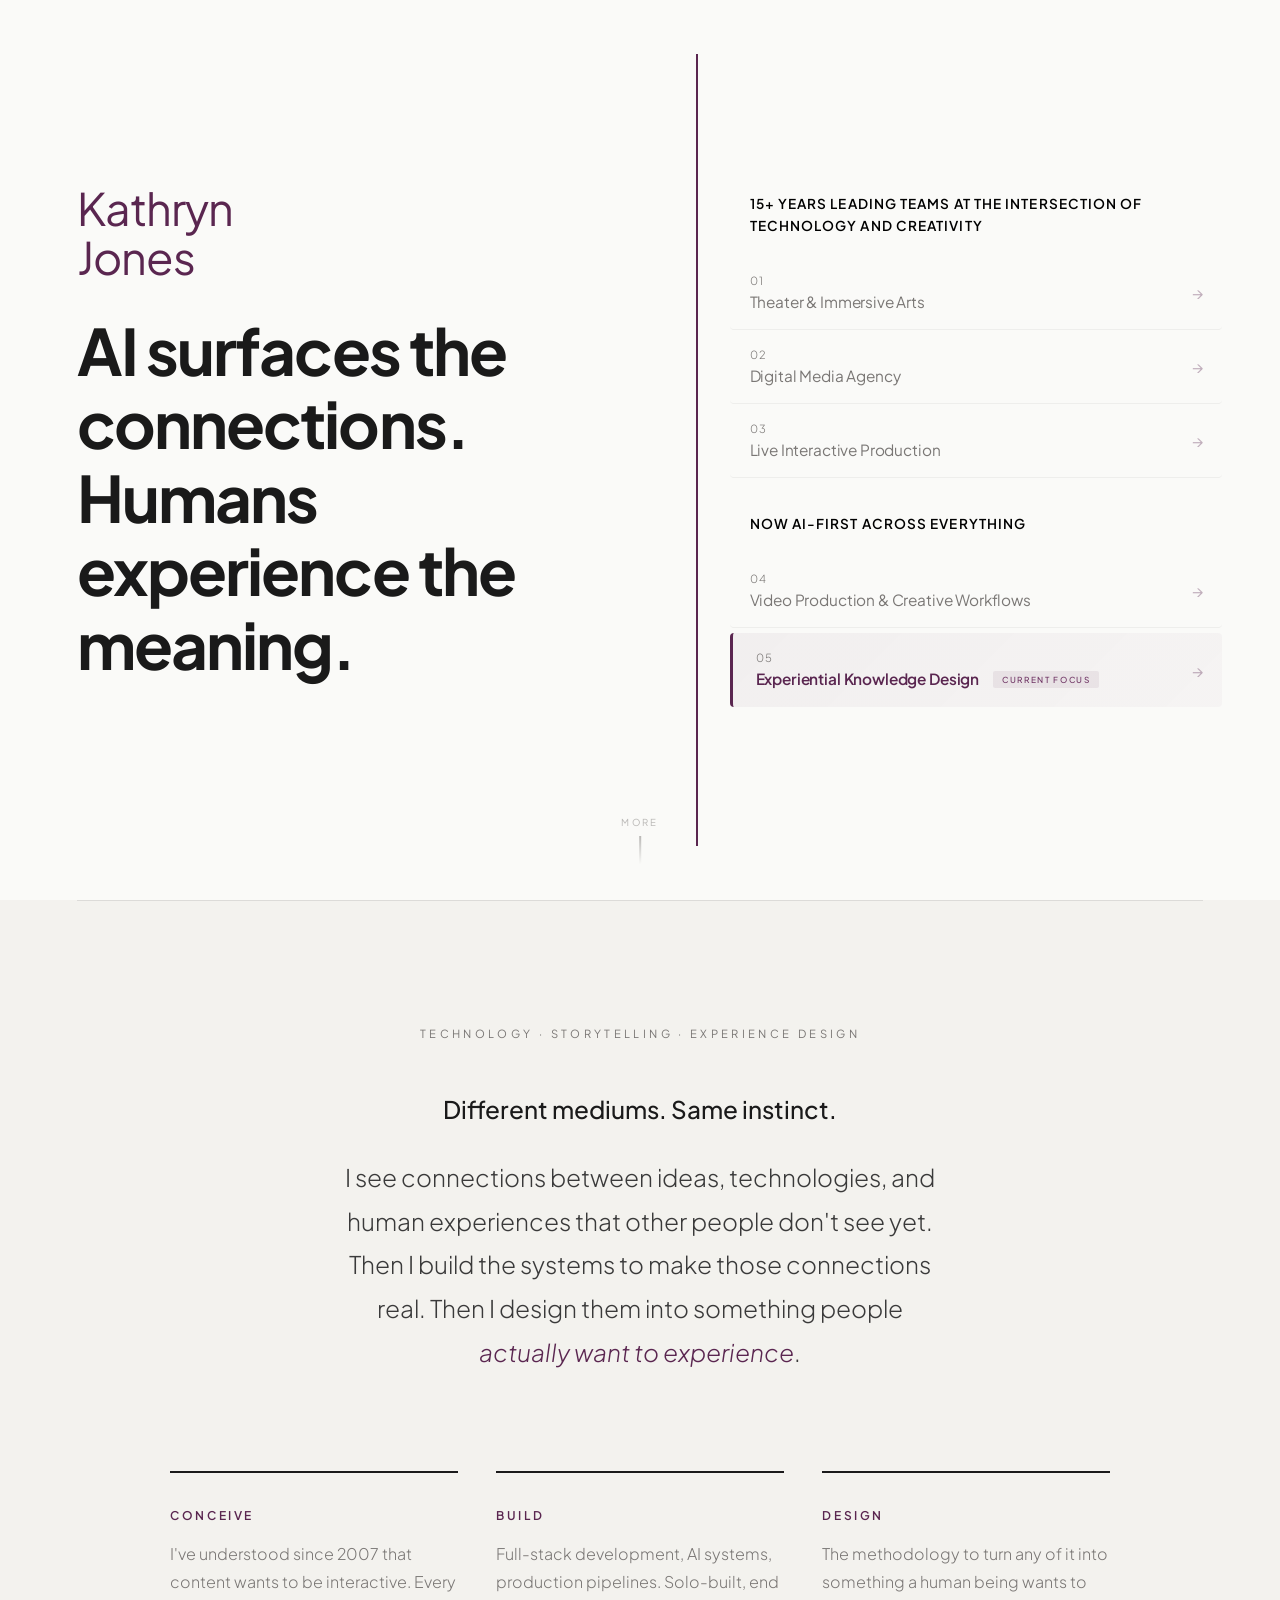
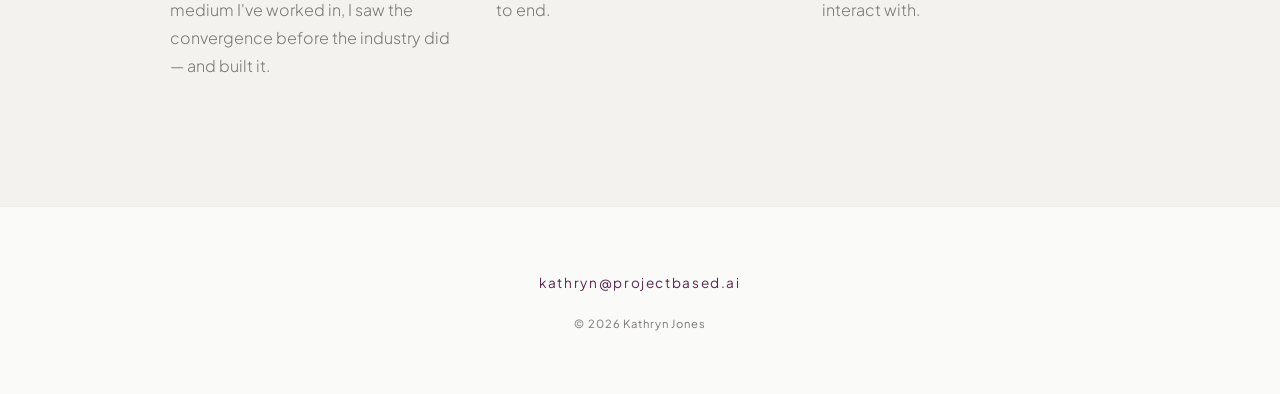
==== index.html @ 0f8af406 "Update content, add client logos, redesign AI cards, add hamburger nav - Add client logos to agency " ====
<!DOCTYPE html>
<html lang="en">
<head>
<meta charset="UTF-8">
<meta name="viewport" content="width=device-width, initial-scale=1.0">
<title>ProjectBased.AI</title>
<link href="https://fonts.googleapis.com/css2?family=Plus+Jakarta+Sans:wght@200;300;400;500;600;700;800&display=swap" rel="stylesheet">
<link rel="stylesheet" href="styles.css">
<style>
  /* =================== HERO =================== */
  .hero {
    min-height: 100vh;
    display: grid;
    grid-template-columns: 1.1fr 0.9fr;
    padding: 6vh 6vw;
    position: relative;
  }

  .hero-left {
    display: flex;
    flex-direction: column;
    justify-content: center;
    padding-right: 6vw;
  }

  .name {
    font-weight: 400;
    font-size: clamp(2rem, 3.5vw, 3rem);
    letter-spacing: -0.02em;
    color: var(--plum);
    line-height: 1.1;
    margin-bottom: 2rem;
  }

  .name span { display: block; }

  .differentiator {
    font-weight: 700;
    font-size: clamp(2.8rem, 5vw, 4.5rem);
    line-height: 1.15;
    color: var(--text);
    margin-bottom: 2.2rem;
    max-width: 600px;
    letter-spacing: -0.03em;
  }

  .throughline {
    font-weight: 300;
    font-size: clamp(0.95rem, 1.2vw, 1.1rem);
    line-height: 1.8;
    color: var(--text-muted);
    max-width: 460px;
  }

  .throughline .ai-first {
    color: var(--text-mid);
    font-weight: 400;
  }

  /* Right column */
  .hero-right {
    display: flex;
    flex-direction: column;
    justify-content: center;
    padding-left: 4vw;
    border-left: 2px solid var(--plum);
  }

  .section-header {
    font-weight: 600;
    font-size: 0.85rem;
    letter-spacing: 0.08em;
    text-transform: uppercase;
    line-height: 1.6;
    color: #000000;
    margin-bottom: 1.2rem;
  }

  .section-header-ai {
    font-weight: 600;
    font-size: 0.85rem;
    letter-spacing: 0.08em;
    text-transform: uppercase;
    line-height: 1.6;
    color: #000000;
    margin-top: 2.2rem;
    margin-bottom: 1.2rem;
  }

  .chapter-list {
    list-style: none;
    display: flex;
    flex-direction: column;
  }

  .chapter-item {
    position: relative;
    padding: 1.1rem 1.2rem;
    margin-left: -1.2rem;
    margin-right: -1.2rem;
    border-bottom: 1px solid var(--border-faint);
    cursor: pointer;
    transition: all 0.35s ease;
    border-radius: 4px;
  }

  .chapter-number {
    font-weight: 300;
    font-size: 0.7rem;
    letter-spacing: 0.15em;
    color: var(--text-muted);
    margin-bottom: 0.3rem;
    transition: color 0.35s ease;
  }

  .chapter-title {
    font-weight: 400;
    font-size: clamp(0.95rem, 1.2vw, 1.1rem);
    color: var(--text-muted);
    transition: all 0.35s ease;
    letter-spacing: -0.01em;
  }

  .chapter-item:hover {
    background: var(--plum-light);
  }

  .chapter-item:hover .chapter-title {
    color: var(--text);
  }

  .chapter-item:hover .chapter-number {
    color: var(--plum);
  }

  .chapter-item::after {
    content: '→';
    position: absolute;
    right: 1.2rem;
    top: 50%;
    transform: translateY(-50%);
    font-size: 1rem;
    color: var(--plum);
    opacity: 0.35;
    transition: all 0.35s ease;
  }

  .chapter-item:hover::after {
    opacity: 1;
    transform: translateY(-50%) translateX(4px);
  }

  /* AI section items */
  .chapter-list-ai .chapter-item:hover .chapter-title {
    color: var(--text);
  }

  /* Chapter 05 — the future */
  .chapter-item.future {
    border-bottom: none;
    background: linear-gradient(135deg, rgba(90,38,80,0.05) 0%, rgba(110,51,99,0.03) 100%);
    border-left: 3px solid var(--plum);
    padding-left: calc(1.2rem + 3px);
    margin-top: 0.3rem;
  }

  .chapter-item.future .chapter-title {
    color: var(--plum);
    font-weight: 600;
  }

  .chapter-item.future .future-tag {
    display: inline-block;
    font-weight: 500;
    font-size: 0.52rem;
    letter-spacing: 0.2em;
    text-transform: uppercase;
    color: var(--plum-bright);
    background: rgba(90,38,80,0.08);
    padding: 0.2rem 0.55rem;
    border-radius: 2px;
    margin-left: 0.7rem;
    vertical-align: middle;
    position: relative;
    top: -1px;
  }

  .chapter-item.future:hover {
    background: linear-gradient(135deg, rgba(90,38,80,0.1) 0%, rgba(110,51,99,0.06) 100%);
    border-left-color: var(--plum-bright);
  }

  .chapter-item.future:hover .chapter-title {
    color: var(--plum-hover);
  }

  /* =================== SCROLL SECTION =================== */
  .scroll-section {
    min-height: 100vh;
    padding: 14vh 6vw;
    display: flex;
    flex-direction: column;
    justify-content: center;
    align-items: center;
    text-align: center;
    background: var(--bg-section);
    position: relative;
  }

  .scroll-section::before {
    content: '';
    position: absolute;
    top: 0;
    left: 6vw;
    right: 6vw;
    height: 1px;
    background: var(--border);
  }

  .scroll-label {
    font-weight: 400;
    font-size: 0.7rem;
    letter-spacing: 0.3em;
    text-transform: uppercase;
    color: var(--text-muted);
    margin-bottom: 3rem;
  }

  .scroll-intro {
    font-weight: 300;
    font-size: clamp(1.25rem, 1.9vw, 1.7rem);
    line-height: 1.8;
    color: var(--text-mid);
    max-width: 620px;
    margin-bottom: 6rem;
  }

  .scroll-intro strong {
    font-weight: 500;
    color: var(--text);
  }

  .scroll-intro em {
    font-style: italic;
    color: var(--plum);
  }

  .scroll-intro .break {
    display: block;
    margin-top: 1.5rem;
  }

  /* Triad */
  .triad {
    display: grid;
    grid-template-columns: repeat(3, 1fr);
    gap: 3vw;
    max-width: 940px;
    width: 100%;
  }

  .triad-item {
    text-align: left;
    padding: 2.2rem 0 0;
    border-top: 2px solid var(--text);
  }

  .triad-label {
    font-weight: 600;
    font-size: 0.75rem;
    letter-spacing: 0.22em;
    text-transform: uppercase;
    color: var(--plum);
    margin-bottom: 1.1rem;
  }

  .triad-desc {
    font-weight: 300;
    font-size: 1rem;
    line-height: 1.75;
    color: var(--text-muted);
  }

  /* =================== SCROLL HINT =================== */
  .scroll-hint {
    position: absolute;
    bottom: 4vh;
    left: 50%;
    transform: translateX(-50%);
    display: flex;
    flex-direction: column;
    align-items: center;
    gap: 0.5rem;
    opacity: 0.5;
    animation: pulse 3s ease-in-out infinite;
    z-index: 1;
  }

  .scroll-hint span {
    font-size: 0.6rem;
    letter-spacing: 0.25em;
    text-transform: uppercase;
    color: var(--text-muted);
  }

  .scroll-hint .arrow {
    width: 2px;
    height: 28px;
    background: linear-gradient(to bottom, var(--text-muted), transparent);
  }

  @keyframes pulse {
    0%, 100% { opacity: 0.35; }
    50% { opacity: 0.65; }
  }

  /* =================== RESPONSIVE =================== */
  @media (max-width: 768px) {
    .hero {
      grid-template-columns: 1fr;
      gap: 5vh;
      padding: 10vh 7vw 6vh;
    }
    .hero-left { padding-right: 0; }
    .hero-right {
      border-left: none;
      padding-left: 0;
      border-top: 2px solid var(--plum);
      padding-top: 4vh;
    }
    .triad {
      grid-template-columns: 1fr;
      gap: 2.5rem;
    }
    .chapter-item {
      margin-left: 0;
      margin-right: 0;
    }
    .chapter-item.future {
      margin-left: 0;
      margin-right: 0;
    }
  }
</style>
</head>
<body>

  <section class="hero">
    <div class="hero-left">
      <h1 class="name">
        <span>Kathryn</span>
        <span>Jones</span>
      </h1>
      <p class="differentiator">AI surfaces the connections.<br>Humans experience the meaning.</p>
    </div>

    <div class="hero-right">

      <p class="section-header">15+ years leading teams at the intersection of technology and creativity</p>
      <ul class="chapter-list">
        <li class="chapter-item">
          <div class="chapter-number">01</div>
          <div class="chapter-title"><a href="theater.html" style="color:inherit;text-decoration:none">Theater & Immersive Arts</a></div>
        </li>
        <li class="chapter-item">
          <div class="chapter-number">02</div>
          <div class="chapter-title"><a href="agency.html" style="color:inherit;text-decoration:none">Digital Media Agency</a></div>
        </li>
        <li class="chapter-item">
          <div class="chapter-number">03</div>
          <div class="chapter-title"><a href="interactive.html" style="color:inherit;text-decoration:none">Live Interactive Production</a></div>
        </li>
      </ul>

      <p class="section-header-ai">Now AI-first across everything</p>
      <ul class="chapter-list chapter-list-ai">
        <li class="chapter-item">
          <div class="chapter-number">04</div>
          <div class="chapter-title"><a href="ai-systems.html" style="color:inherit;text-decoration:none">Video Production & Creative Workflows</a></div>
        </li>
        <li class="chapter-item future">
          <div class="chapter-number">05</div>
          <div class="chapter-title"><a href="experiential-knowledge.html" style="color:inherit;text-decoration:none">Experiential Knowledge Design <span class="future-tag">Current Focus</span></a></div>
        </li>
      </ul>

    </div>

    <div class="scroll-hint">
      <span>More</span>
      <div class="arrow"></div>
    </div>
  </section>

  <section class="scroll-section">
    <p class="scroll-label">Technology · Storytelling · Experience Design</p>
    <p class="scroll-intro">
      <strong>Different mediums. Same instinct.</strong>
      <span class="break">I see connections between ideas, technologies, and human experiences that other people don't see yet. Then I build the systems to make those connections real. Then I design them into something people <em>actually want to experience</em>.</span>
    </p>

    <div class="triad">
      <div class="triad-item">
        <div class="triad-label">Conceive</div>
        <p class="triad-desc">I've understood since 2007 that content wants to be interactive. Every medium I've worked in, I saw the convergence before the industry did — and built it.</p>
      </div>
      <div class="triad-item">
        <div class="triad-label">Build</div>
        <p class="triad-desc">Full-stack development, AI systems, production pipelines. Solo-built, end to end.</p>
      </div>
      <div class="triad-item">
        <div class="triad-label">Design</div>
        <p class="triad-desc">The methodology to turn any of it into something a human being wants to interact with.</p>
      </div>
    </div>
  </section>

  <div class="contact-bar">
    <a href="mailto:kathryn@projectbased.ai">kathryn@projectbased.ai</a>
    <p style="margin-top: 1.5rem; font-size: 0.7rem; color: var(--text-muted); letter-spacing: 0.08em;">&copy; <script>document.write(new Date().getFullYear())</script> Kathryn Jones</p>
  </div>

</body>
</html>
---- styles.css ----
/* ============================================================
   ProjectBased.AI — Shared Styles
   Light-theme foundation for all pages
   ============================================================ */

:root {
  --bg: #FAFAF8;
  --bg-section: #F3F2EE;
  --text: #1a1a1a;
  --text-mid: #3a3a3a;
  --text-muted: #7a7775;
  --plum: #5A2650;
  --plum-bright: #6E3363;
  --plum-hover: #703566;
  --plum-light: rgba(90,38,80,0.06);
  --border: rgba(26,26,26,0.1);
  --border-faint: rgba(26,26,26,0.05);
}

* { margin: 0; padding: 0; box-sizing: border-box; }
html { scroll-behavior: smooth; }

body {
  background: var(--bg);
  color: var(--text);
  font-family: 'Plus Jakarta Sans', sans-serif;
  overflow-x: hidden;
  -webkit-font-smoothing: antialiased;
}

/* =================== NAV =================== */
.nav {
  position: fixed;
  top: 0; left: 0; right: 0; z-index: 100;
  padding: 1.5rem 6vw;
  display: flex;
  justify-content: space-between;
  align-items: center;
  background: rgba(250,250,248,0.92);
  backdrop-filter: blur(12px);
  border-bottom: 1px solid var(--border-faint);
}

.nav-name {
  font-weight: 600;
  font-size: 0.9rem;
  color: var(--plum);
  text-decoration: none;
  letter-spacing: -0.01em;
}

.nav-back {
  font-weight: 400;
  font-size: 0.75rem;
  color: var(--text-muted);
  text-decoration: none;
  letter-spacing: 0.1em;
  text-transform: uppercase;
  transition: color 0.3s ease;
}

.nav-back:hover { color: var(--plum); }

.nav-hamburger {
  background: none;
  border: none;
  font-size: 1.4rem;
  color: var(--text-muted);
  cursor: pointer;
  transition: color 0.3s ease;
  line-height: 1;
  padding: 0;
}

.nav-hamburger:hover { color: var(--plum); }

/* =================== NAV OVERLAY =================== */
.nav-overlay {
  position: fixed;
  top: 0; left: 0; right: 0; bottom: 0;
  z-index: 200;
  background: var(--bg);
  display: flex;
  flex-direction: column;
  padding: 1.5rem 6vw 4rem;
  opacity: 0;
  pointer-events: none;
  transition: opacity 0.3s ease;
}

.nav-overlay.open {
  opacity: 1;
  pointer-events: all;
}

.nav-overlay-header {
  display: flex;
  justify-content: flex-end;
  margin-bottom: 6vh;
}

.nav-overlay-close {
  background: none;
  border: none;
  font-size: 1.6rem;
  color: var(--text-muted);
  cursor: pointer;
  transition: color 0.3s ease;
  line-height: 1;
  padding: 0;
}

.nav-overlay-close:hover { color: var(--plum); }

.nav-overlay-content {
  max-width: 560px;
  margin: 0 auto;
  width: 100%;
}

.nav-overlay .section-header {
  font-weight: 600;
  font-size: 0.85rem;
  letter-spacing: 0.08em;
  text-transform: uppercase;
  line-height: 1.6;
  color: #000;
  margin-bottom: 1.2rem;
}

.nav-overlay .section-header-ai {
  font-weight: 600;
  font-size: 0.85rem;
  letter-spacing: 0.08em;
  text-transform: uppercase;
  line-height: 1.6;
  color: #000;
  margin-top: 2.5rem;
  margin-bottom: 1.2rem;
}

.nav-overlay .chapter-list {
  list-style: none;
  display: flex;
  flex-direction: column;
}

.nav-overlay .chapter-item {
  position: relative;
  padding: 1.1rem 1.2rem;
  border-bottom: 1px solid var(--border-faint);
  border-radius: 4px;
  transition: all 0.35s ease;
}

.nav-overlay .chapter-item a {
  text-decoration: none;
  color: inherit;
  display: block;
}

.nav-overlay .chapter-number {
  font-weight: 300;
  font-size: 0.7rem;
  letter-spacing: 0.15em;
  color: var(--text-muted);
  margin-bottom: 0.3rem;
  transition: color 0.35s ease;
}

.nav-overlay .chapter-title {
  font-weight: 400;
  font-size: clamp(0.95rem, 1.2vw, 1.1rem);
  color: var(--text-muted);
  transition: all 0.35s ease;
  letter-spacing: -0.01em;
}

.nav-overlay .chapter-item:hover {
  background: var(--plum-light);
}

.nav-overlay .chapter-item:hover .chapter-title {
  color: var(--text);
}

.nav-overlay .chapter-item:hover .chapter-number {
  color: var(--plum);
}

.nav-overlay .chapter-item.active .chapter-title {
  color: var(--plum);
  font-weight: 600;
}

.nav-overlay .chapter-item.active .chapter-number {
  color: var(--plum);
}

/* =================== PAGE HEADER =================== */
.page-header {
  padding: 16vh 6vw 4vh;
  max-width: 900px;
}

.page-chapter {
  font-weight: 400;
  font-size: 0.68rem;
  letter-spacing: 0.25em;
  text-transform: uppercase;
  color: var(--plum);
  margin-bottom: 1.5rem;
}

.page-title {
  font-weight: 700;
  font-size: clamp(2rem, 3.5vw, 3rem);
  letter-spacing: -0.03em;
  color: var(--text);
  line-height: 1.1;
}

/* =================== TWO-COLUMN LAYOUT =================== */
.two-col {
  display: grid;
  grid-template-columns: 1fr 1fr;
  gap: 5vw;
  padding: 6vh 6vw 10vh;
  align-items: start;
}

.col-left {
  position: sticky;
  top: 10vh;
}

.col-right {
  display: flex;
  flex-direction: column;
  gap: 2rem;
}

/* =================== STORY =================== */
.story {
  font-weight: 300;
  font-size: clamp(0.95rem, 1.15vw, 1.08rem);
  line-height: 1.85;
  color: var(--text-mid);
  margin-bottom: 2rem;
}

.story .highlight {
  color: var(--text);
  font-weight: 400;
}

.story p + p {
  margin-top: 1.2rem;
}

/* =================== ERA TAG =================== */
.era-tag {
  display: inline-block;
  font-size: 0.75rem;
  font-weight: 400;
  color: var(--text-muted);
  letter-spacing: 0.1em;
  margin-bottom: 3.5rem;
}

/* =================== CLIENTS =================== */
.clients-block {
  border-top: 1px solid var(--border);
  padding-top: 2.5rem;
}

.clients-section {
  margin-bottom: 2.5rem;
}

.clients-label {
  font-weight: 500;
  font-size: 0.65rem;
  letter-spacing: 0.22em;
  text-transform: uppercase;
  color: var(--plum);
  margin-bottom: 1rem;
}

.clients-list {
  font-weight: 300;
  font-size: 0.88rem;
  line-height: 2;
  color: var(--text-muted);
}

.clients-list .separator {
  color: var(--border);
  margin: 0 0.3rem;
}

.client-highlight {
  color: var(--text-mid);
  font-weight: 400;
}

.clients-note {
  font-weight: 300;
  font-size: 0.75rem;
  color: var(--text-muted);
  font-style: italic;
  margin-top: 0.5rem;
  line-height: 1.5;
}

/* =================== CAPABILITIES =================== */
.capabilities-block {
  border-top: 1px solid var(--border);
  padding-top: 2.5rem;
  margin-bottom: 2.5rem;
}

.capabilities-label {
  font-weight: 500;
  font-size: 0.65rem;
  letter-spacing: 0.22em;
  text-transform: uppercase;
  color: var(--plum);
  margin-bottom: 1rem;
}

.capabilities-list {
  font-weight: 300;
  font-size: 0.88rem;
  line-height: 2;
  color: var(--text-muted);
}

.capabilities-list .separator {
  color: var(--border);
  margin: 0 0.3rem;
}

/* =================== TECH STACK =================== */
.tech-block {
  border-top: 1px solid var(--border);
  padding-top: 2.5rem;
  margin-bottom: 2.5rem;
}

.tech-label {
  font-weight: 500;
  font-size: 0.65rem;
  letter-spacing: 0.22em;
  text-transform: uppercase;
  color: var(--plum);
  margin-bottom: 1rem;
}

.tech-list {
  font-weight: 300;
  font-size: 0.88rem;
  line-height: 2;
  color: var(--text-muted);
}

.tech-list .separator {
  color: var(--border);
  margin: 0 0.3rem;
}

/* =================== LOGO GRID =================== */
.logo-grid-label {
  font-weight: 500;
  font-size: 0.65rem;
  letter-spacing: 0.22em;
  text-transform: uppercase;
  color: var(--plum);
  margin-bottom: 1.5rem;
}

.logo-grid {
  display: grid;
  grid-template-columns: repeat(4, 1fr);
  gap: 1px;
  background: var(--border-faint);
  border: 1px solid var(--border);
  border-radius: 6px;
  overflow: hidden;
}

.logo-cell {
  aspect-ratio: 1/1;
  background: var(--bg);
  display: flex;
  align-items: center;
  justify-content: center;
  padding: 0.4rem;
  transition: all 0.35s ease;
}

.logo-cell:hover { background: var(--plum-light); }

.logo-cell img {
  max-width: 100%;
  max-height: 100%;
  object-fit: contain;
}

.logo-placeholder {
  font-weight: 300;
  font-size: 0.65rem;
  color: var(--text-muted);
  letter-spacing: 0.08em;
  text-transform: uppercase;
  opacity: 0.4;
}

/* =================== IMPACT =================== */
.impact-section {
  padding: 8vh 6vw;
  background: var(--bg-section);
  border-top: 1px solid var(--border);
}

.impact-label {
  font-weight: 400;
  font-size: 0.68rem;
  letter-spacing: 0.25em;
  text-transform: uppercase;
  color: var(--text-muted);
  margin-bottom: 3rem;
}

.impact-grid {
  display: grid;
  grid-template-columns: repeat(2, 1fr);
  gap: 2.5rem 4vw;
}

.impact-item {
  border-left: 2px solid var(--plum);
  padding-left: 1.5rem;
}

.impact-stat {
  font-weight: 600;
  font-size: clamp(0.95rem, 1.2vw, 1.1rem);
  color: var(--text);
  margin-bottom: 0.4rem;
  letter-spacing: -0.01em;
}

.impact-desc {
  font-weight: 300;
  font-size: 0.85rem;
  line-height: 1.6;
  color: var(--text-muted);
}

/* =================== PRESS =================== */
.press-row {
  display: flex;
  gap: 3rem;
  align-items: center;
  margin-top: 4rem;
  padding-top: 3rem;
  border-top: 1px solid var(--border-faint);
  max-width: 900px;
}

.press-label-inline {
  font-weight: 300;
  font-size: 0.7rem;
  letter-spacing: 0.15em;
  text-transform: uppercase;
  color: var(--text-muted);
  white-space: nowrap;
}

.press-logos {
  display: flex;
  gap: 2.5rem;
  align-items: center;
  flex-wrap: wrap;
}

.press-logo {
  font-weight: 600;
  font-size: 0.8rem;
  color: var(--text-muted);
  letter-spacing: 0.02em;
  opacity: 0.5;
}

/* =================== THROUGHLINE =================== */
.throughline-section {
  padding: 8vh 6vw;
  border-top: 1px solid var(--border);
}

.throughline-col {
  max-width: 640px;
}

.throughline-text {
  font-weight: 300;
  font-size: clamp(1.1rem, 1.5vw, 1.3rem);
  line-height: 1.8;
  color: var(--text-mid);
  margin-bottom: 3rem;
  max-width: 640px;
}

.throughline-text em {
  font-style: italic;
  color: var(--plum);
}

.next-link {
  display: inline-flex;
  align-items: center;
  gap: 0.8rem;
  font-weight: 500;
  font-size: 0.8rem;
  letter-spacing: 0.15em;
  text-transform: uppercase;
  color: var(--plum);
  text-decoration: none;
  transition: gap 0.3s ease;
}

.next-link:hover { gap: 1.2rem; }

/* =================== CREDENTIAL =================== */
.credential-block {
  background: var(--plum-light);
  border-left: 3px solid var(--plum);
  padding: 1.8rem 2rem;
  border-radius: 4px;
}

.credential-label {
  font-weight: 500;
  font-size: 0.6rem;
  letter-spacing: 0.22em;
  text-transform: uppercase;
  color: var(--plum);
  margin-bottom: 0.8rem;
}

.credential-title {
  font-weight: 600;
  font-size: 1rem;
  color: var(--text);
  margin-bottom: 0.4rem;
}

.credential-source {
  font-weight: 300;
  font-size: 0.85rem;
  color: var(--text-muted);
}

/* =================== VIDEO ITEMS =================== */
.video-item {
  aspect-ratio: 16/9;
  background: #e8e5e0;
  border-radius: 6px;
  display: flex;
  flex-direction: column;
  align-items: center;
  justify-content: center;
  border: 1px solid var(--border);
  cursor: pointer;
  transition: all 0.35s ease;
  position: relative;
  overflow: hidden;
}

.video-item:hover {
  border-color: var(--plum);
  box-shadow: 0 4px 24px rgba(90,38,80,0.08);
}

.video-play {
  width: 50px;
  height: 50px;
  border-radius: 50%;
  background: var(--plum);
  display: flex;
  align-items: center;
  justify-content: center;
  margin-bottom: 0.8rem;
  opacity: 0.8;
  transition: opacity 0.35s ease;
}

.video-item:hover .video-play { opacity: 1; }

.video-play::after {
  content: '';
  display: block;
  width: 0;
  height: 0;
  border-style: solid;
  border-width: 8px 0 8px 15px;
  border-color: transparent transparent transparent white;
  margin-left: 3px;
}

.video-label {
  font-weight: 500;
  font-size: 0.85rem;
  color: var(--text-mid);
}

.video-sub {
  font-weight: 300;
  font-size: 0.72rem;
  color: var(--text-muted);
  margin-top: 0.3rem;
}

.video-embed-block {
  display: flex;
  flex-direction: column;
  gap: 0;
}

.video-embed-wrapper {
  border-radius: 6px;
  overflow: hidden;
  border: 1px solid var(--border);
}

.video-headline {
  display: block;
  font-weight: 600;
  font-size: 0.85rem;
  color: var(--text);
  text-decoration: none;
  line-height: 1.4;
  margin-top: 0.5rem;
  transition: color 0.3s ease;
}

.video-headline:hover { color: var(--plum); }

.video-headline-meta {
  font-weight: 300;
  font-size: 0.75rem;
  color: var(--text-muted);
  line-height: 1.5;
  margin-top: 0.2rem;
}

.video-headline-byline {
  font-weight: 500;
  color: var(--plum);
}

/* =================== WORK ITEMS =================== */
.work-item {
  background: #e8e5e0;
  border-radius: 6px;
  border: 1px solid var(--border);
  overflow: hidden;
  cursor: pointer;
  transition: all 0.35s ease;
}

.work-item:hover {
  border-color: var(--plum);
  box-shadow: 0 4px 24px rgba(90,38,80,0.08);
}

.work-thumb {
  aspect-ratio: 16/9;
  background: #dddad5;
  display: flex;
  align-items: center;
  justify-content: center;
}

.work-thumb-text {
  font-weight: 300;
  font-size: 0.75rem;
  color: var(--text-muted);
  letter-spacing: 0.1em;
  text-transform: uppercase;
}

.work-info { padding: 1.2rem 1.4rem; }

.work-title {
  font-weight: 500;
  font-size: 0.9rem;
  color: var(--text-mid);
  margin-bottom: 0.3rem;
}

.work-type {
  font-weight: 300;
  font-size: 0.75rem;
  color: var(--text-muted);
}

.work-client {
  font-weight: 400;
  font-size: 0.7rem;
  color: var(--plum);
  margin-top: 0.4rem;
  letter-spacing: 0.05em;
}

/* =================== CONTACT BAR =================== */
.contact-bar {
  padding: 4rem 6vw;
  text-align: center;
  background: var(--bg);
  border-top: 1px solid var(--border-faint);
}

.contact-bar a {
  font-weight: 400;
  font-size: 0.85rem;
  letter-spacing: 0.12em;
  color: var(--plum);
  text-decoration: none;
  transition: all 0.3s ease;
  border-bottom: 1px solid transparent;
  padding-bottom: 2px;
}

.contact-bar a:hover {
  color: var(--plum-hover);
  border-bottom-color: var(--plum-hover);
}

/* =================== RESPONSIVE =================== */
@media (max-width: 768px) {
  .two-col {
    grid-template-columns: 1fr;
    gap: 4vh;
  }
  .col-left {
    position: static;
  }
  .impact-grid {
    grid-template-columns: 1fr;
  }
  .press-row {
    flex-direction: column;
    align-items: flex-start;
    gap: 1.5rem;
  }
  .logo-grid {
    grid-template-columns: repeat(2, 1fr);
  }
}
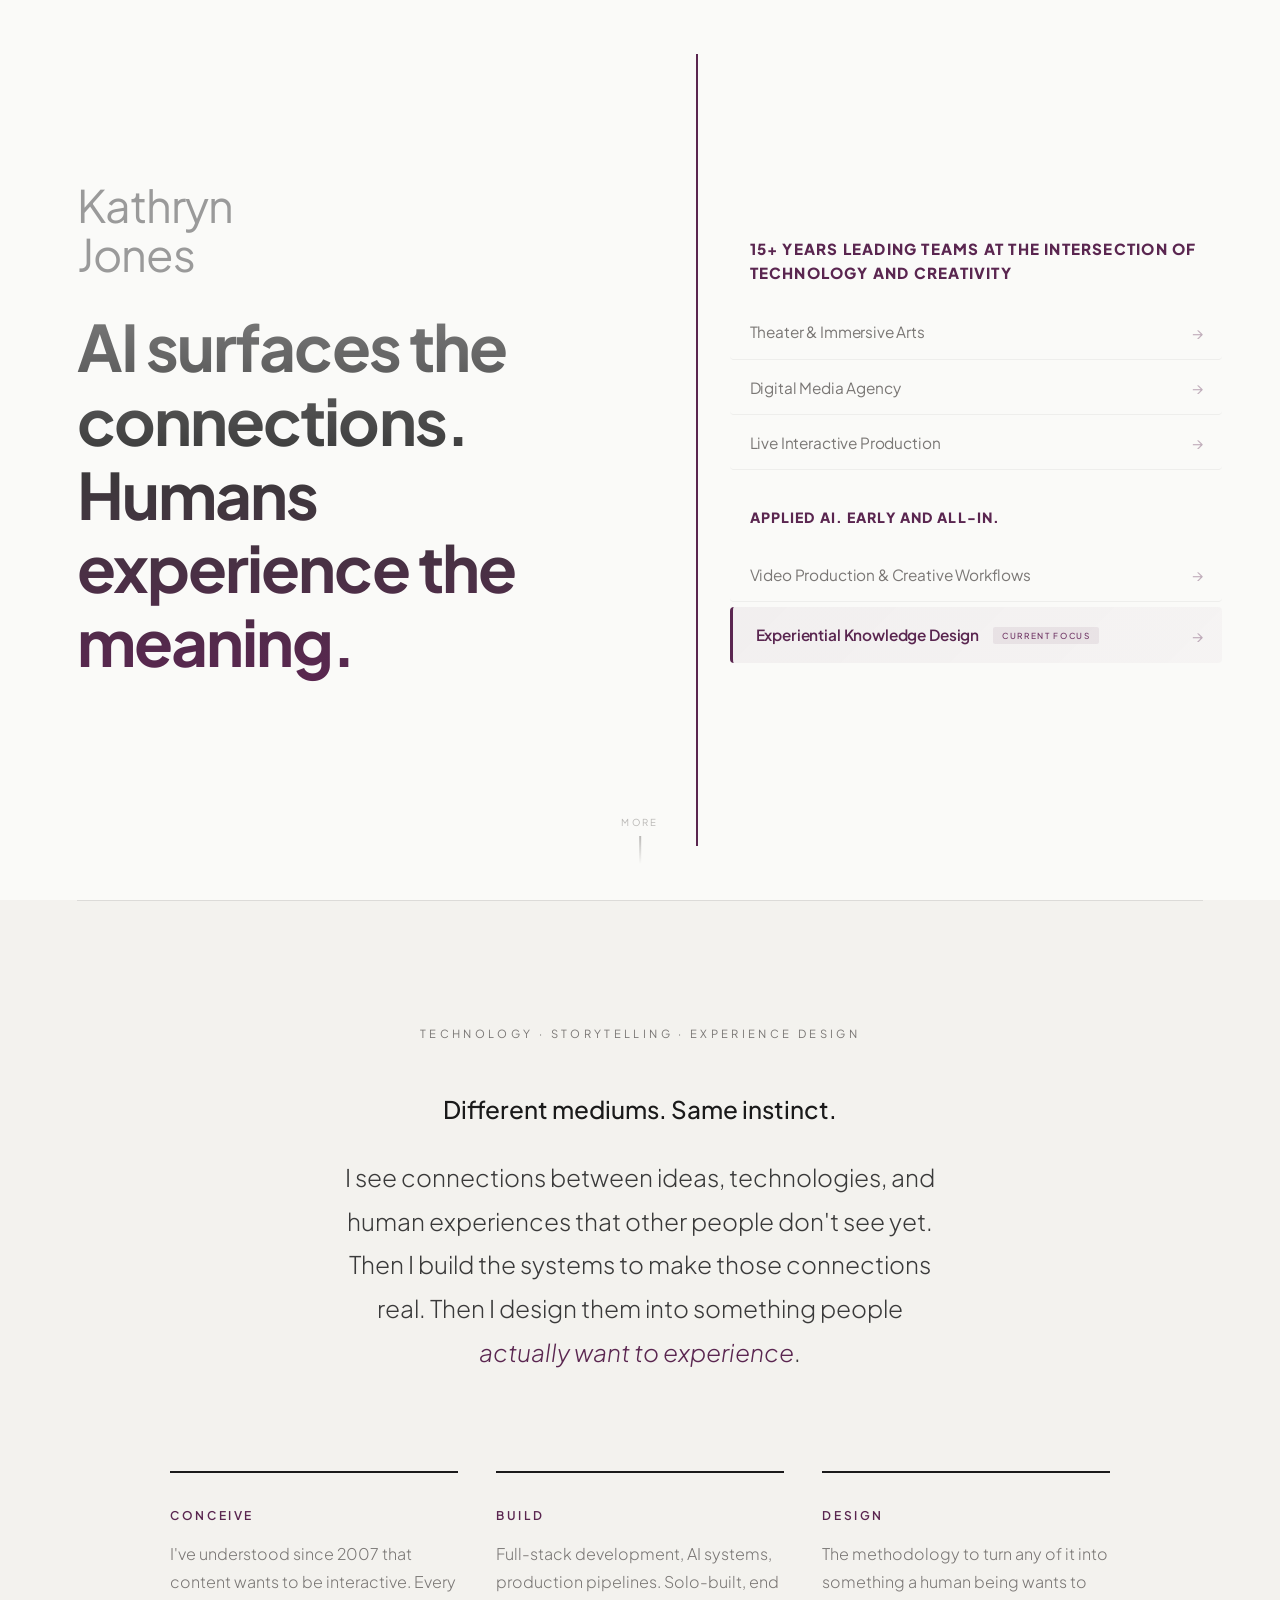
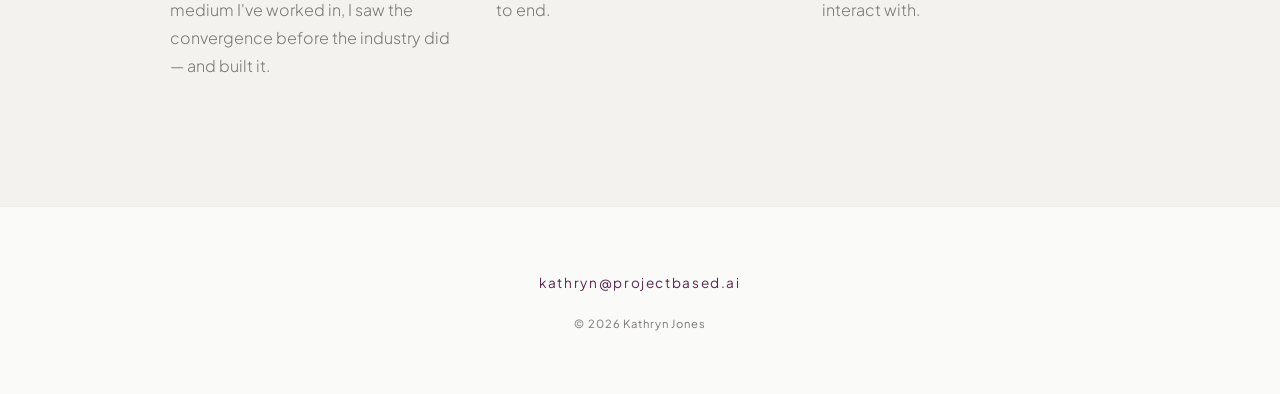
==== commit 01774f94: "Refine content, styling, and docs across all pages - Front page: gray-to-plum gradient on differenti" ====
--- a/index.html
+++ b/index.html
@@ -27,7 +27,7 @@
     font-weight: 400;
     font-size: clamp(2rem, 3.5vw, 3rem);
     letter-spacing: -0.02em;
-    color: var(--plum);
+    color: #9a9a9a;
     line-height: 1.1;
     margin-bottom: 2rem;
   }
@@ -38,10 +38,14 @@
     font-weight: 700;
     font-size: clamp(2.8rem, 5vw, 4.5rem);
     line-height: 1.15;
-    color: var(--text);
     margin-bottom: 2.2rem;
     max-width: 600px;
     letter-spacing: -0.03em;
+    background: linear-gradient(to bottom, #7a7a7a 0%, #3a3a3a 40%, var(--plum) 100%);
+    -webkit-background-clip: text;
+    -webkit-text-fill-color: transparent;
+    background-clip: text;
+    padding-bottom: 0.1em;
   }
 
   .throughline {
@@ -67,22 +71,22 @@
   }
 
   .section-header {
-    font-weight: 600;
-    font-size: 0.85rem;
+    font-weight: 800;
+    font-size: 0.95rem;
     letter-spacing: 0.08em;
     text-transform: uppercase;
     line-height: 1.6;
-    color: #000000;
+    color: var(--plum);
     margin-bottom: 1.2rem;
   }
 
   .section-header-ai {
-    font-weight: 600;
-    font-size: 0.85rem;
+    font-weight: 800;
+    font-size: 0.88rem;
     letter-spacing: 0.08em;
     text-transform: uppercase;
     line-height: 1.6;
-    color: #000000;
+    color: var(--plum);
     margin-top: 2.2rem;
     margin-bottom: 1.2rem;
   }
@@ -359,27 +363,22 @@
       <p class="section-header">15+ years leading teams at the intersection of technology and creativity</p>
       <ul class="chapter-list">
         <li class="chapter-item">
-          <div class="chapter-number">01</div>
           <div class="chapter-title"><a href="theater.html" style="color:inherit;text-decoration:none">Theater & Immersive Arts</a></div>
         </li>
         <li class="chapter-item">
-          <div class="chapter-number">02</div>
           <div class="chapter-title"><a href="agency.html" style="color:inherit;text-decoration:none">Digital Media Agency</a></div>
         </li>
         <li class="chapter-item">
-          <div class="chapter-number">03</div>
           <div class="chapter-title"><a href="interactive.html" style="color:inherit;text-decoration:none">Live Interactive Production</a></div>
         </li>
       </ul>
 
-      <p class="section-header-ai">Now AI-first across everything</p>
+      <p class="section-header-ai">Applied AI. Early and all-in.</p>
       <ul class="chapter-list chapter-list-ai">
         <li class="chapter-item">
-          <div class="chapter-number">04</div>
           <div class="chapter-title"><a href="ai-systems.html" style="color:inherit;text-decoration:none">Video Production & Creative Workflows</a></div>
         </li>
         <li class="chapter-item future">
-          <div class="chapter-number">05</div>
           <div class="chapter-title"><a href="experiential-knowledge.html" style="color:inherit;text-decoration:none">Experiential Knowledge Design <span class="future-tag">Current Focus</span></a></div>
         </li>
       </ul>
--- a/styles.css
+++ b/styles.css
@@ -79,7 +79,8 @@
   position: fixed;
   top: 0; left: 0; right: 0; bottom: 0;
   z-index: 200;
-  background: var(--bg);
+  background: rgba(90,38,80,0.95);
+  backdrop-filter: blur(16px);
   display: flex;
   flex-direction: column;
   padding: 1.5rem 6vw 4rem;
@@ -103,14 +104,14 @@
   background: none;
   border: none;
   font-size: 1.6rem;
-  color: var(--text-muted);
+  color: rgba(255,255,255,0.6);
   cursor: pointer;
   transition: color 0.3s ease;
   line-height: 1;
   padding: 0;
 }
 
-.nav-overlay-close:hover { color: var(--plum); }
+.nav-overlay-close:hover { color: #fff; }
 
 .nav-overlay-content {
   max-width: 560px;
@@ -119,22 +120,22 @@
 }
 
 .nav-overlay .section-header {
-  font-weight: 600;
-  font-size: 0.85rem;
+  font-weight: 800;
+  font-size: 0.95rem;
   letter-spacing: 0.08em;
   text-transform: uppercase;
   line-height: 1.6;
-  color: #000;
+  color: rgba(255,255,255,0.5);
   margin-bottom: 1.2rem;
 }
 
 .nav-overlay .section-header-ai {
-  font-weight: 600;
-  font-size: 0.85rem;
+  font-weight: 800;
+  font-size: 0.88rem;
   letter-spacing: 0.08em;
   text-transform: uppercase;
   line-height: 1.6;
-  color: #000;
+  color: rgba(255,255,255,0.5);
   margin-top: 2.5rem;
   margin-bottom: 1.2rem;
 }
@@ -148,7 +149,7 @@
 .nav-overlay .chapter-item {
   position: relative;
   padding: 1.1rem 1.2rem;
-  border-bottom: 1px solid var(--border-faint);
+  border-bottom: 1px solid rgba(255,255,255,0.1);
   border-radius: 4px;
   transition: all 0.35s ease;
 }
@@ -163,7 +164,7 @@
   font-weight: 300;
   font-size: 0.7rem;
   letter-spacing: 0.15em;
-  color: var(--text-muted);
+  color: rgba(255,255,255,0.4);
   margin-bottom: 0.3rem;
   transition: color 0.35s ease;
 }
@@ -171,30 +172,30 @@
 .nav-overlay .chapter-title {
   font-weight: 400;
   font-size: clamp(0.95rem, 1.2vw, 1.1rem);
-  color: var(--text-muted);
+  color: rgba(255,255,255,0.7);
   transition: all 0.35s ease;
   letter-spacing: -0.01em;
 }
 
 .nav-overlay .chapter-item:hover {
-  background: var(--plum-light);
+  background: rgba(255,255,255,0.08);
 }
 
 .nav-overlay .chapter-item:hover .chapter-title {
-  color: var(--text);
+  color: #fff;
 }
 
 .nav-overlay .chapter-item:hover .chapter-number {
-  color: var(--plum);
+  color: rgba(255,255,255,0.7);
 }
 
 .nav-overlay .chapter-item.active .chapter-title {
-  color: var(--plum);
+  color: #fff;
   font-weight: 600;
 }
 
 .nav-overlay .chapter-item.active .chapter-number {
-  color: var(--plum);
+  color: #fff;
 }
 
 /* =================== PAGE HEADER =================== */
@@ -288,10 +289,10 @@
 }
 
 .clients-list {
-  font-weight: 300;
-  font-size: 0.88rem;
+  font-weight: 500;
+  font-size: 1rem;
   line-height: 2;
-  color: var(--text-muted);
+  color: var(--text-mid);
 }
 
 .clients-list .separator {
@@ -300,8 +301,9 @@
 }
 
 .client-highlight {
-  color: var(--text-mid);
-  font-weight: 400;
+  color: var(--text);
+  font-weight: 600;
+  font-size: 1rem;
 }
 
 .clients-note {
@@ -514,6 +516,7 @@
 
 .throughline-text em {
   font-style: italic;
+  font-weight: 600;
   color: var(--plum);
 }
 
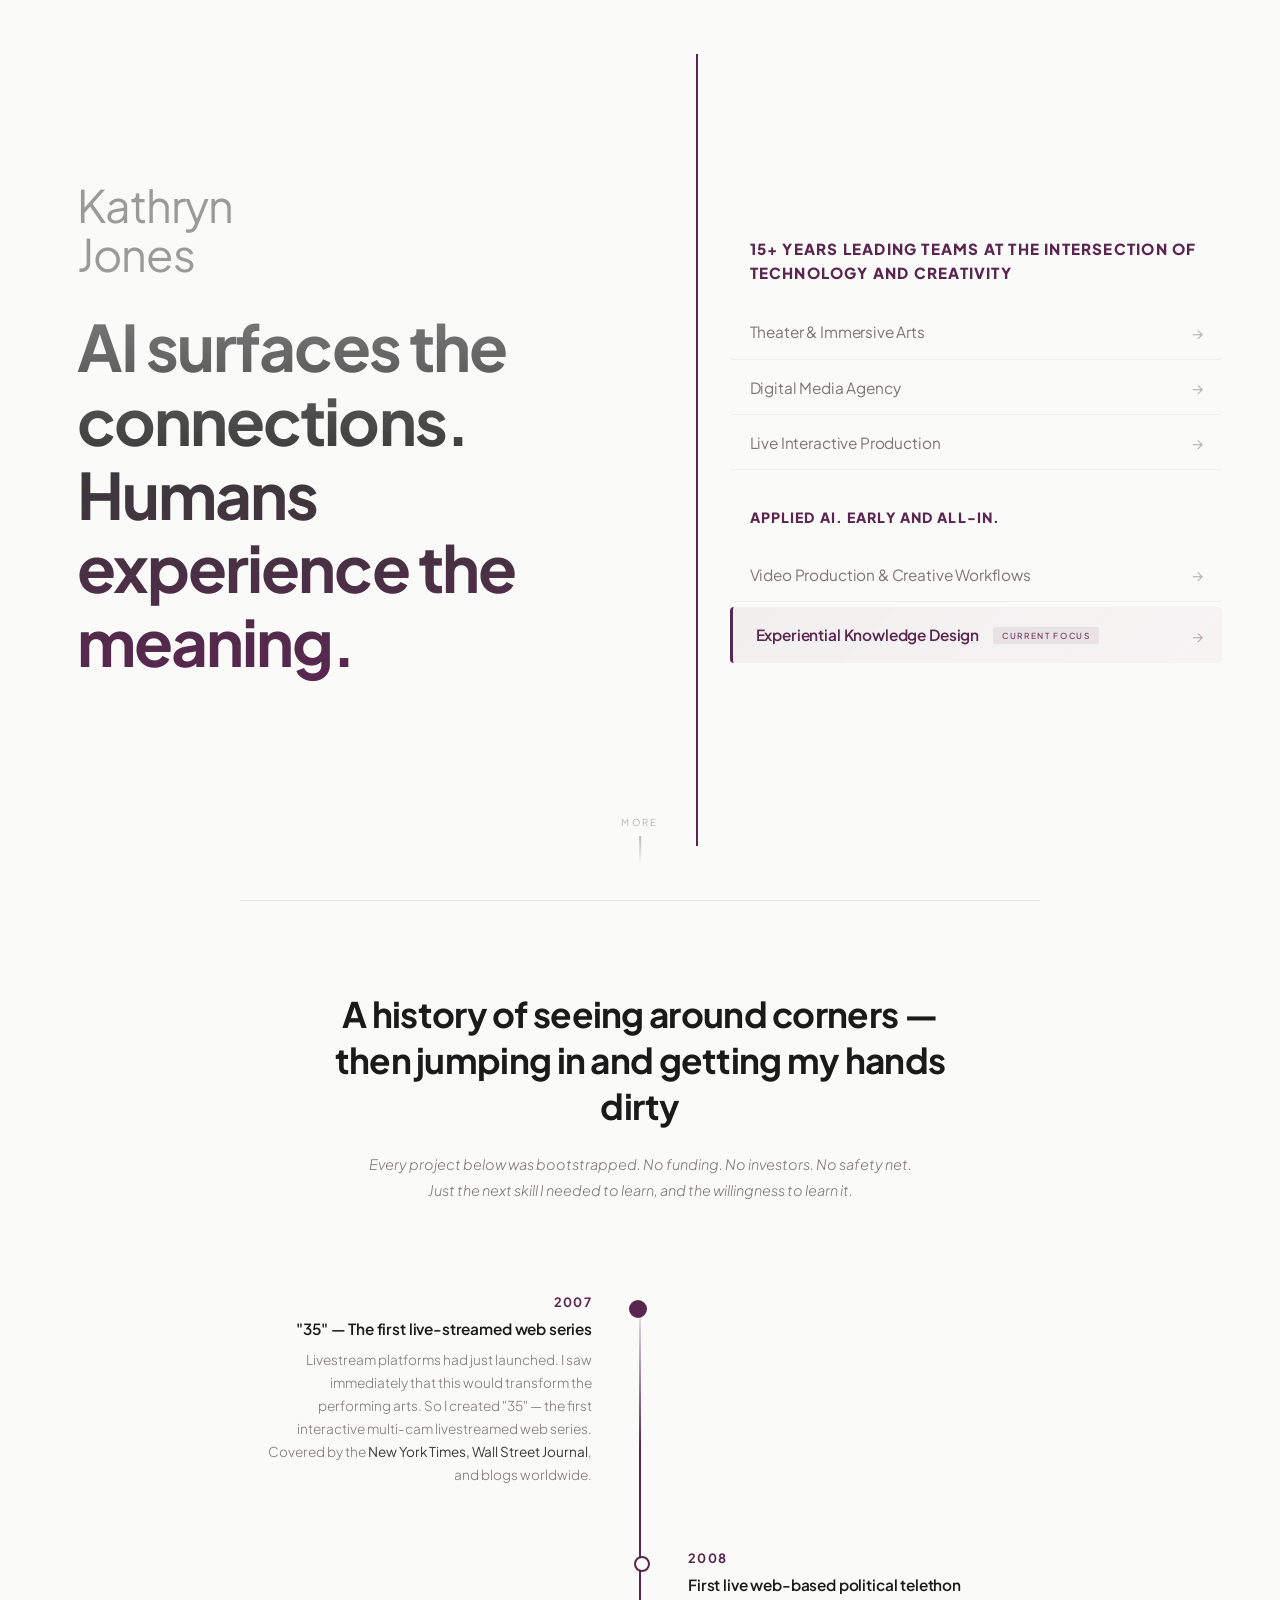
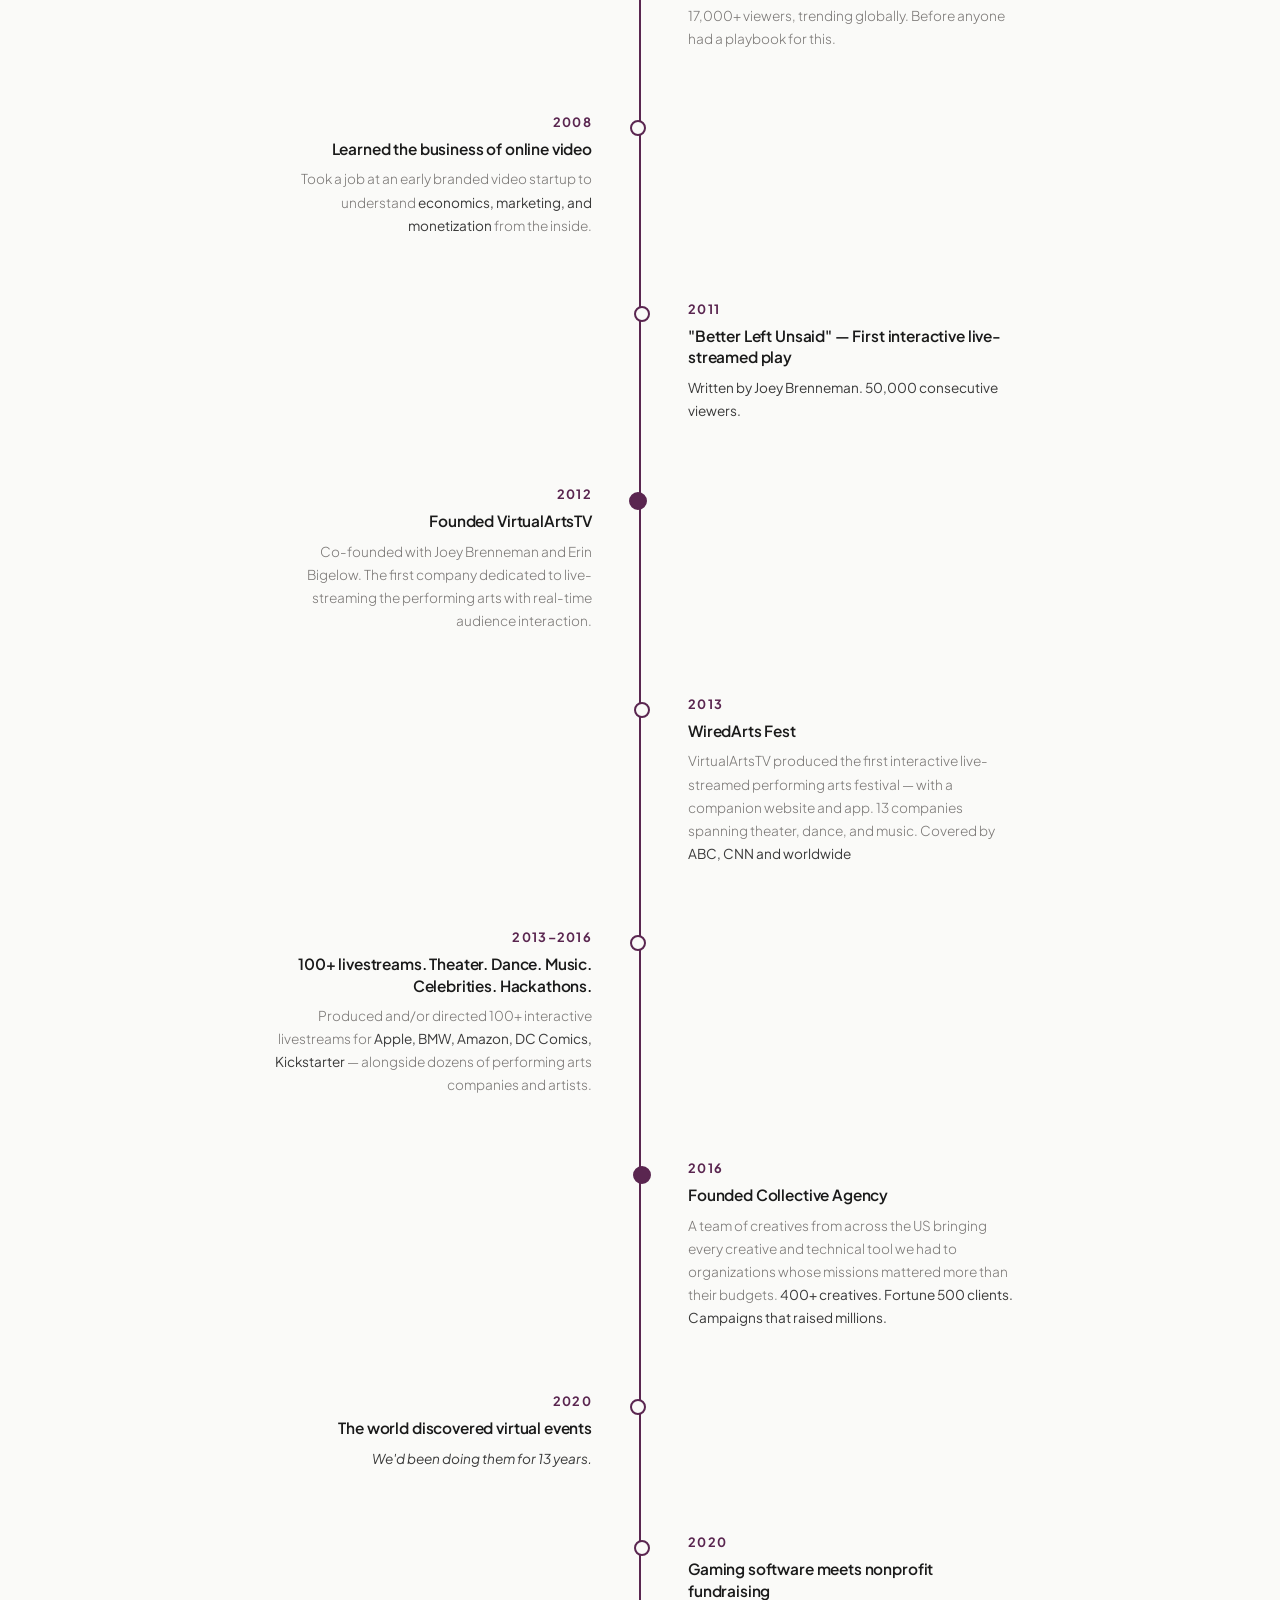
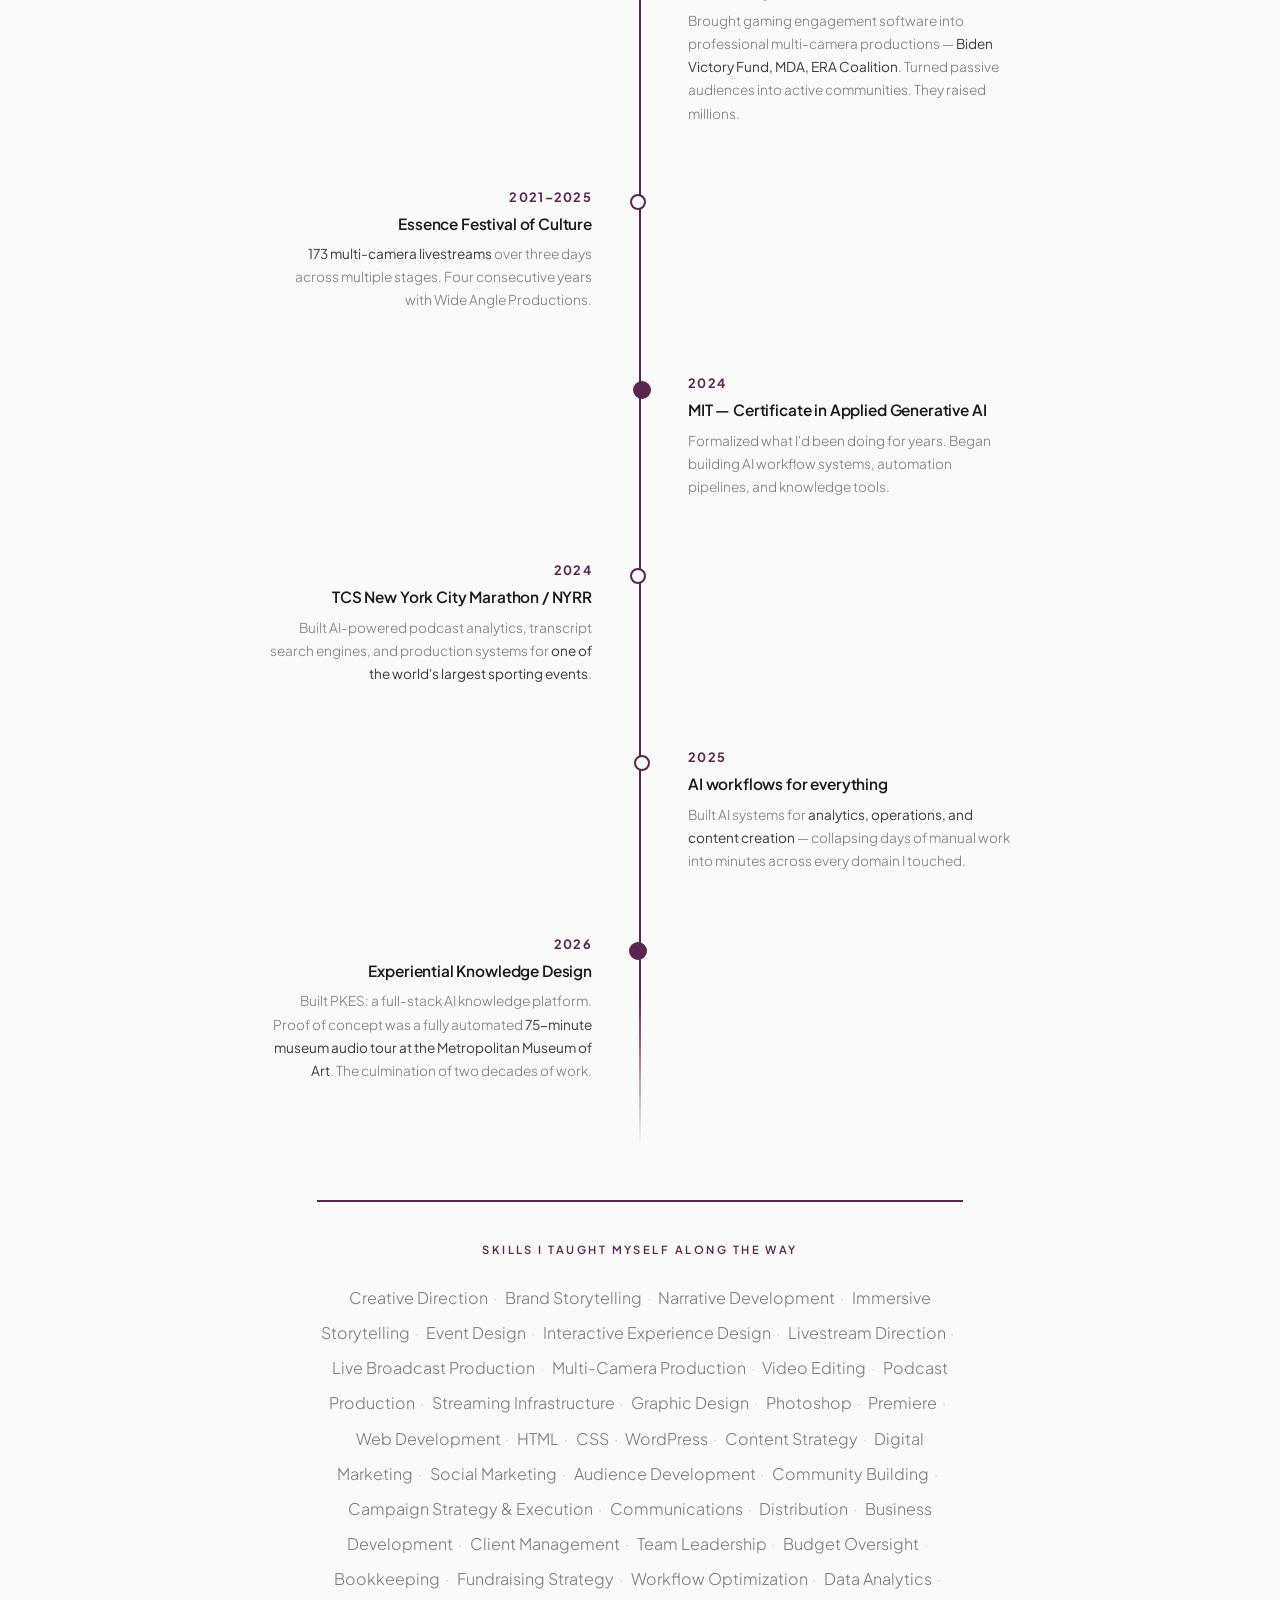
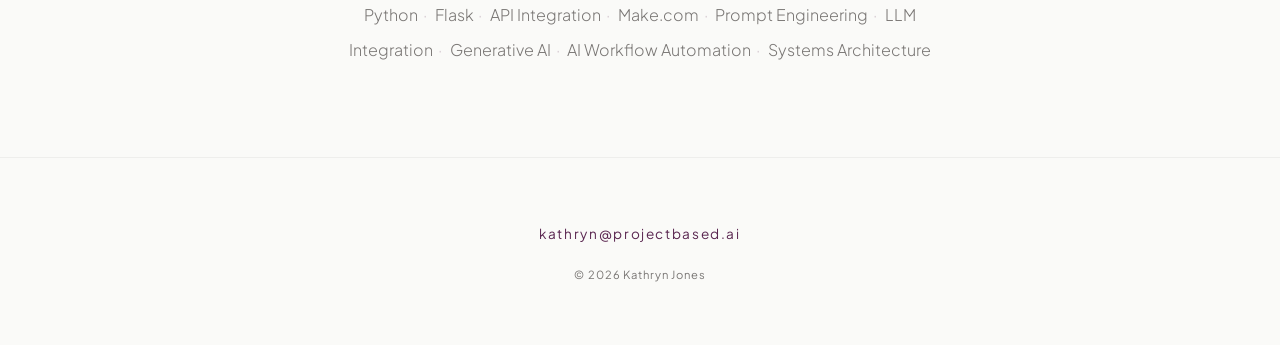
==== commit f0c76353: "Replace scroll section with interactive timeline on index page Removed the old scroll-intro/triad se" ====
--- a/index.html
+++ b/index.html
@@ -198,91 +198,196 @@
     color: var(--plum-hover);
   }
 
-  /* =================== SCROLL SECTION =================== */
-  .scroll-section {
-    min-height: 100vh;
-    padding: 14vh 6vw;
-    display: flex;
-    flex-direction: column;
-    justify-content: center;
-    align-items: center;
+  /* =================== TIMELINE =================== */
+  .timeline-header {
+    padding: 10vh 6vw 4vh;
+    max-width: 800px;
+    margin: 0 auto;
     text-align: center;
-    background: var(--bg-section);
+    border-top: 1px solid var(--border);
+  }
+
+  .timeline-title {
+    font-weight: 700;
+    font-size: clamp(1.6rem, 2.8vw, 2.2rem);
+    letter-spacing: -0.02em;
+    color: var(--text);
+    line-height: 1.3;
+    margin-bottom: 1.5rem;
+  }
+
+  .timeline-subtitle {
+    font-weight: 300;
+    font-size: clamp(0.9rem, 1.1vw, 1rem);
+    line-height: 1.8;
+    color: var(--text-muted);
+    max-width: 560px;
+    margin: 0 auto;
+    font-style: italic;
+  }
+
+  .timeline {
     position: relative;
-  }
-
-  .scroll-section::before {
+    max-width: 900px;
+    margin: 6vh auto;
+    padding: 0 6vw;
+  }
+
+  .timeline::before {
     content: '';
     position: absolute;
+    left: 50%;
     top: 0;
-    left: 6vw;
-    right: 6vw;
-    height: 1px;
-    background: var(--border);
-  }
-
-  .scroll-label {
+    bottom: 0;
+    width: 2px;
+    background: linear-gradient(to bottom, transparent, var(--plum) 5%, var(--plum) 95%, transparent);
+    transform: translateX(-50%);
+  }
+
+  .tl-entry {
+    position: relative;
+    width: 50%;
+    padding: 0 3rem 4rem;
+    opacity: 0;
+    transform: translateY(20px);
+    animation: fadeIn 0.6s ease forwards;
+  }
+
+  .tl-entry:nth-child(1) { animation-delay: 0.1s; }
+  .tl-entry:nth-child(2) { animation-delay: 0.2s; }
+  .tl-entry:nth-child(3) { animation-delay: 0.3s; }
+  .tl-entry:nth-child(4) { animation-delay: 0.4s; }
+  .tl-entry:nth-child(5) { animation-delay: 0.5s; }
+  .tl-entry:nth-child(6) { animation-delay: 0.6s; }
+  .tl-entry:nth-child(7) { animation-delay: 0.7s; }
+  .tl-entry:nth-child(8) { animation-delay: 0.8s; }
+  .tl-entry:nth-child(9) { animation-delay: 0.9s; }
+  .tl-entry:nth-child(10) { animation-delay: 1.0s; }
+  .tl-entry:nth-child(11) { animation-delay: 1.1s; }
+  .tl-entry:nth-child(12) { animation-delay: 1.2s; }
+  .tl-entry:nth-child(13) { animation-delay: 1.3s; }
+  .tl-entry:nth-child(14) { animation-delay: 1.4s; }
+  .tl-entry:nth-child(15) { animation-delay: 1.5s; }
+
+  @keyframes fadeIn {
+    to { opacity: 1; transform: translateY(0); }
+  }
+
+  .tl-left {
+    left: 0;
+    text-align: right;
+    padding-right: 3rem;
+    padding-left: 0;
+  }
+
+  .tl-right {
+    left: 50%;
+    text-align: left;
+    padding-left: 3rem;
+    padding-right: 0;
+  }
+
+  .tl-entry::before {
+    content: '';
+    position: absolute;
+    top: 0.35rem;
+    width: 12px;
+    height: 12px;
+    background: var(--bg);
+    border: 2px solid var(--plum);
+    border-radius: 50%;
+    z-index: 2;
+  }
+
+  .tl-left::before { right: -6px; }
+  .tl-right::before { left: -6px; }
+
+  .tl-entry.milestone::before {
+    background: var(--plum);
+    width: 14px;
+    height: 14px;
+  }
+
+  .tl-left.milestone::before { right: -7px; }
+  .tl-right.milestone::before { left: -7px; }
+
+  .tl-year {
+    font-weight: 700;
+    font-size: 0.8rem;
+    letter-spacing: 0.1em;
+    color: var(--plum);
+    margin-bottom: 0.5rem;
+  }
+
+  .tl-headline {
+    font-weight: 600;
+    font-size: clamp(0.95rem, 1.2vw, 1.1rem);
+    color: var(--text);
+    line-height: 1.4;
+    margin-bottom: 0.5rem;
+    letter-spacing: -0.01em;
+  }
+
+  .tl-desc {
+    font-weight: 300;
+    font-size: 0.85rem;
+    line-height: 1.7;
+    color: var(--text-muted);
+  }
+
+  .tl-desc .highlight {
+    color: var(--text-mid);
     font-weight: 400;
+  }
+
+  .tl-entry.pandemic .tl-desc {
+    color: var(--text-mid);
+    font-weight: 400;
+    font-style: italic;
+  }
+
+  .skills-section {
+    max-width: 800px;
+    margin: 4vh auto 10vh;
+    padding: 0 6vw;
+  }
+
+  .skills-block {
+    border-top: 2px solid var(--plum);
+    padding-top: 2.5rem;
+    text-align: center;
+  }
+
+  .skills-label {
+    font-weight: 600;
     font-size: 0.7rem;
-    letter-spacing: 0.3em;
-    text-transform: uppercase;
-    color: var(--text-muted);
-    margin-bottom: 3rem;
-  }
-
-  .scroll-intro {
-    font-weight: 300;
-    font-size: clamp(1.25rem, 1.9vw, 1.7rem);
-    line-height: 1.8;
-    color: var(--text-mid);
-    max-width: 620px;
-    margin-bottom: 6rem;
-  }
-
-  .scroll-intro strong {
-    font-weight: 500;
-    color: var(--text);
-  }
-
-  .scroll-intro em {
-    font-style: italic;
-    color: var(--plum);
-  }
-
-  .scroll-intro .break {
-    display: block;
-    margin-top: 1.5rem;
-  }
-
-  /* Triad */
-  .triad {
-    display: grid;
-    grid-template-columns: repeat(3, 1fr);
-    gap: 3vw;
-    max-width: 940px;
-    width: 100%;
-  }
-
-  .triad-item {
-    text-align: left;
-    padding: 2.2rem 0 0;
-    border-top: 2px solid var(--text);
-  }
-
-  .triad-label {
-    font-weight: 600;
-    font-size: 0.75rem;
     letter-spacing: 0.22em;
     text-transform: uppercase;
     color: var(--plum);
-    margin-bottom: 1.1rem;
-  }
-
-  .triad-desc {
+    margin-bottom: 1.5rem;
+  }
+
+  .skills-list {
     font-weight: 300;
     font-size: 1rem;
-    line-height: 1.75;
+    line-height: 2.2;
     color: var(--text-muted);
+    max-width: 650px;
+    margin: 0 auto;
+  }
+
+  .skills-list .separator {
+    color: rgba(90,38,80,0.25);
+    margin: 0 0.3rem;
+  }
+
+  .skills-list .skill {
+    display: inline;
+    transition: color 0.3s ease;
+  }
+
+  .skills-list .skill:hover {
+    color: var(--plum);
   }
 
   /* =================== SCROLL HINT =================== */
@@ -332,9 +437,34 @@
       border-top: 2px solid var(--plum);
       padding-top: 4vh;
     }
-    .triad {
-      grid-template-columns: 1fr;
-      gap: 2.5rem;
+    .timeline::before {
+      left: 20px;
+    }
+    .tl-entry {
+      width: 100%;
+      padding-left: 3.5rem;
+      padding-right: 0;
+      text-align: left;
+    }
+    .tl-left {
+      left: 0;
+      text-align: left;
+      padding-right: 0;
+      padding-left: 3.5rem;
+    }
+    .tl-right {
+      left: 0;
+      padding-left: 3.5rem;
+    }
+    .tl-left::before,
+    .tl-right::before {
+      left: 14px;
+      right: auto;
+    }
+    .tl-left.milestone::before,
+    .tl-right.milestone::before {
+      left: 13px;
+      right: auto;
     }
     .chapter-item {
       margin-left: 0;
@@ -391,25 +521,153 @@
     </div>
   </section>
 
-  <section class="scroll-section">
-    <p class="scroll-label">Technology · Storytelling · Experience Design</p>
-    <p class="scroll-intro">
-      <strong>Different mediums. Same instinct.</strong>
-      <span class="break">I see connections between ideas, technologies, and human experiences that other people don't see yet. Then I build the systems to make those connections real. Then I design them into something people <em>actually want to experience</em>.</span>
-    </p>
-
-    <div class="triad">
-      <div class="triad-item">
-        <div class="triad-label">Conceive</div>
-        <p class="triad-desc">I've understood since 2007 that content wants to be interactive. Every medium I've worked in, I saw the convergence before the industry did — and built it.</p>
-      </div>
-      <div class="triad-item">
-        <div class="triad-label">Build</div>
-        <p class="triad-desc">Full-stack development, AI systems, production pipelines. Solo-built, end to end.</p>
-      </div>
-      <div class="triad-item">
-        <div class="triad-label">Design</div>
-        <p class="triad-desc">The methodology to turn any of it into something a human being wants to interact with.</p>
+  <section class="timeline-header">
+    <h2 class="timeline-title">A history of seeing around corners — then jumping in and getting my hands dirty</h2>
+    <p class="timeline-subtitle">Every project below was bootstrapped. No funding. No investors. No safety net. Just the next skill I needed to learn, and the willingness to learn it.</p>
+  </section>
+
+  <div class="timeline">
+
+    <div class="tl-entry tl-left milestone">
+      <div class="tl-year">2007</div>
+      <div class="tl-headline">"35" — The first live-streamed web series</div>
+      <div class="tl-desc">Livestream platforms had just launched. I saw immediately that this would transform the performing arts. So I created "35" — the first interactive multi-cam livestreamed web series. Covered by the <span class="highlight">New York Times, Wall Street Journal</span>, and blogs worldwide.</div>
+    </div>
+
+    <div class="tl-entry tl-right">
+      <div class="tl-year">2008</div>
+      <div class="tl-headline">First live web-based political telethon</div>
+      <div class="tl-desc">17,000+ viewers, trending globally. Before anyone had a playbook for this.</div>
+    </div>
+
+    <div class="tl-entry tl-left">
+      <div class="tl-year">2008</div>
+      <div class="tl-headline">Learned the business of online video</div>
+      <div class="tl-desc">Took a job at an early branded video startup to understand <span class="highlight">economics, marketing, and monetization</span> from the inside.</div>
+    </div>
+
+    <div class="tl-entry tl-right">
+      <div class="tl-year">2011</div>
+      <div class="tl-headline">"Better Left Unsaid" — First interactive live-streamed play</div>
+      <div class="tl-desc"><span class="highlight">Written by Joey Brenneman. 50,000 consecutive viewers.</span></div>
+    </div>
+
+    <div class="tl-entry tl-left milestone">
+      <div class="tl-year">2012</div>
+      <div class="tl-headline">Founded VirtualArtsTV</div>
+      <div class="tl-desc">Co-founded with Joey Brenneman and Erin Bigelow. The first company dedicated to live-streaming the performing arts with real-time audience interaction.</div>
+    </div>
+
+    <div class="tl-entry tl-right">
+      <div class="tl-year">2013</div>
+      <div class="tl-headline">WiredArts Fest</div>
+      <div class="tl-desc">VirtualArtsTV produced the first interactive live-streamed performing arts festival — with a companion website and app. 13 companies spanning theater, dance, and music. Covered by <span class="highlight">ABC, CNN and worldwide</span></div>
+    </div>
+
+    <div class="tl-entry tl-left">
+      <div class="tl-year">2013–2016</div>
+      <div class="tl-headline">100+ livestreams. Theater. Dance. Music. Celebrities. Hackathons.</div>
+      <div class="tl-desc">Produced and/or directed 100+ interactive livestreams for <span class="highlight">Apple, BMW, Amazon, DC Comics, Kickstarter</span> — alongside dozens of performing arts companies and artists.</div>
+    </div>
+
+    <div class="tl-entry tl-right milestone">
+      <div class="tl-year">2016</div>
+      <div class="tl-headline">Founded Collective Agency</div>
+      <div class="tl-desc">A team of creatives from across the US bringing every creative and technical tool we had to organizations whose missions mattered more than their budgets. <span class="highlight">400+ creatives. Fortune 500 clients. Campaigns that raised millions.</span></div>
+    </div>
+
+    <div class="tl-entry tl-left pandemic">
+      <div class="tl-year">2020</div>
+      <div class="tl-headline">The world discovered virtual events</div>
+      <div class="tl-desc">We'd been doing them for 13 years.</div>
+    </div>
+
+    <div class="tl-entry tl-right">
+      <div class="tl-year">2020</div>
+      <div class="tl-headline">Gaming software meets nonprofit fundraising</div>
+      <div class="tl-desc">Brought gaming engagement software into professional multi-camera productions — <span class="highlight">Biden Victory Fund,  MDA, ERA Coalition</span>. Turned passive audiences into active communities. They raised millions.</div>
+    </div>
+
+    <div class="tl-entry tl-left">
+      <div class="tl-year">2021–2025</div>
+      <div class="tl-headline">Essence Festival of Culture</div>
+      <div class="tl-desc"><span class="highlight">173 multi-camera livestreams</span> over three days across multiple stages. Four consecutive years with Wide Angle Productions.</div>
+    </div>
+
+    <div class="tl-entry tl-right milestone">
+      <div class="tl-year">2024</div>
+      <div class="tl-headline">MIT — Certificate in Applied Generative AI</div>
+      <div class="tl-desc">Formalized what I'd been doing for years. Began building AI workflow systems, automation pipelines, and knowledge tools.</div>
+    </div>
+
+    <div class="tl-entry tl-left">
+      <div class="tl-year">2024</div>
+      <div class="tl-headline">TCS New York City Marathon / NYRR</div>
+      <div class="tl-desc">Built AI-powered podcast analytics, transcript search engines, and production systems for <span class="highlight">one of the world's largest sporting events</span>.</div>
+    </div>
+
+    <div class="tl-entry tl-right">
+      <div class="tl-year">2025</div>
+      <div class="tl-headline">AI workflows for everything</div>
+      <div class="tl-desc">Built AI systems for <span class="highlight">analytics, operations, and content creation</span> — collapsing days of manual work into minutes across every domain I touched.</div>
+    </div>
+
+    <div class="tl-entry tl-left milestone">
+      <div class="tl-year">2026</div>
+      <div class="tl-headline">Experiential Knowledge Design</div>
+      <div class="tl-desc">Built PKES: a full-stack AI knowledge platform. Proof of concept was a fully automated <span class="highlight">75-minute museum audio tour at the Metropolitan Museum of Art</span>. The culmination of two decades of work.</div>
+    </div>
+
+  </div>
+
+  <section class="skills-section">
+    <div class="skills-block">
+      <p class="skills-label">Skills I taught myself along the way</p>
+      <div class="skills-list">
+        <span class="skill">Creative Direction</span><span class="separator">·</span>
+        <span class="skill">Brand Storytelling</span><span class="separator">·</span>
+        <span class="skill">Narrative Development</span><span class="separator">·</span>
+        <span class="skill">Immersive Storytelling</span><span class="separator">·</span>
+        <span class="skill">Event Design</span><span class="separator">·</span>
+        <span class="skill">Interactive Experience Design</span><span class="separator">·</span>
+        <span class="skill">Livestream Direction</span><span class="separator">·</span>
+        <span class="skill">Live Broadcast Production</span><span class="separator">·</span>
+        <span class="skill">Multi-Camera Production</span><span class="separator">·</span>
+        <span class="skill">Video Editing</span><span class="separator">·</span>
+        <span class="skill">Podcast Production</span><span class="separator">·</span>
+        <span class="skill">Streaming Infrastructure</span><span class="separator">·</span>
+        <span class="skill">Graphic Design</span><span class="separator">·</span>
+        <span class="skill">Photoshop</span><span class="separator">·</span>
+        <span class="skill">Premiere</span><span class="separator">·</span>
+        <span class="skill">Web Development</span><span class="separator">·</span>
+        <span class="skill">HTML</span><span class="separator">·</span>
+        <span class="skill">CSS</span><span class="separator">·</span>
+        <span class="skill">WordPress</span><span class="separator">·</span>
+        <span class="skill">Content Strategy</span><span class="separator">·</span>
+        <span class="skill">Digital Marketing</span><span class="separator">·</span>
+        <span class="skill">Social Marketing</span><span class="separator">·</span>
+        <span class="skill">Audience Development</span><span class="separator">·</span>
+        <span class="skill">Community Building</span><span class="separator">·</span>
+        <span class="skill">Campaign Strategy & Execution</span><span class="separator">·</span>
+        <span class="skill">Communications</span><span class="separator">·</span>
+        <span class="skill">Distribution</span><span class="separator">·</span>
+        <span class="skill">Business Development</span><span class="separator">·</span>
+        <span class="skill">Client Management</span><span class="separator">·</span>
+        <span class="skill">Team Leadership</span><span class="separator">·</span>
+        <span class="skill">Budget Oversight</span><span class="separator">·</span>
+        <span class="skill">Bookkeeping</span><span class="separator">·</span>
+        <span class="skill">Fundraising Strategy</span><span class="separator">·</span>
+        <span class="skill">Workflow Optimization</span><span class="separator">·</span>
+        <span class="skill">Data Analytics</span><span class="separator">·</span>
+        <span class="skill">Python</span><span class="separator">·</span>
+        <span class="skill">Flask</span><span class="separator">·</span>
+        <span class="skill">API Integration</span><span class="separator">·</span>
+        <span class="skill">Make.com</span><span class="separator">·</span>
+        <span class="skill">Prompt Engineering</span><span class="separator">·</span>
+        <span class="skill">LLM Integration</span><span class="separator">·</span>
+        <span class="skill">Generative AI</span><span class="separator">·</span>
+        <span class="skill">AI Workflow Automation</span><span class="separator">·</span>
+        <span class="skill">Systems Architecture</span>
       </div>
     </div>
   </section>
--- a/styles.css
+++ b/styles.css
@@ -284,7 +284,7 @@
   font-size: 0.65rem;
   letter-spacing: 0.22em;
   text-transform: uppercase;
-  color: var(--plum);
+  color: var(--text-muted);
   margin-bottom: 1rem;
 }
 
@@ -292,7 +292,7 @@
   font-weight: 500;
   font-size: 1rem;
   line-height: 2;
-  color: var(--text-mid);
+  color: var(--plum);
 }
 
 .clients-list .separator {
@@ -301,7 +301,7 @@
 }
 
 .client-highlight {
-  color: var(--text);
+  color: var(--plum);
   font-weight: 600;
   font-size: 1rem;
 }
@@ -327,15 +327,15 @@
   font-size: 0.65rem;
   letter-spacing: 0.22em;
   text-transform: uppercase;
-  color: var(--plum);
+  color: var(--text-muted);
   margin-bottom: 1rem;
 }
 
 .capabilities-list {
-  font-weight: 300;
-  font-size: 0.88rem;
+  font-weight: 500;
+  font-size: 1rem;
   line-height: 2;
-  color: var(--text-muted);
+  color: var(--plum);
 }
 
 .capabilities-list .separator {
@@ -508,7 +508,7 @@
 .throughline-text {
   font-weight: 300;
   font-size: clamp(1.1rem, 1.5vw, 1.3rem);
-  line-height: 1.8;
+  line-height: 1.5;
   color: var(--text-mid);
   margin-bottom: 3rem;
   max-width: 640px;
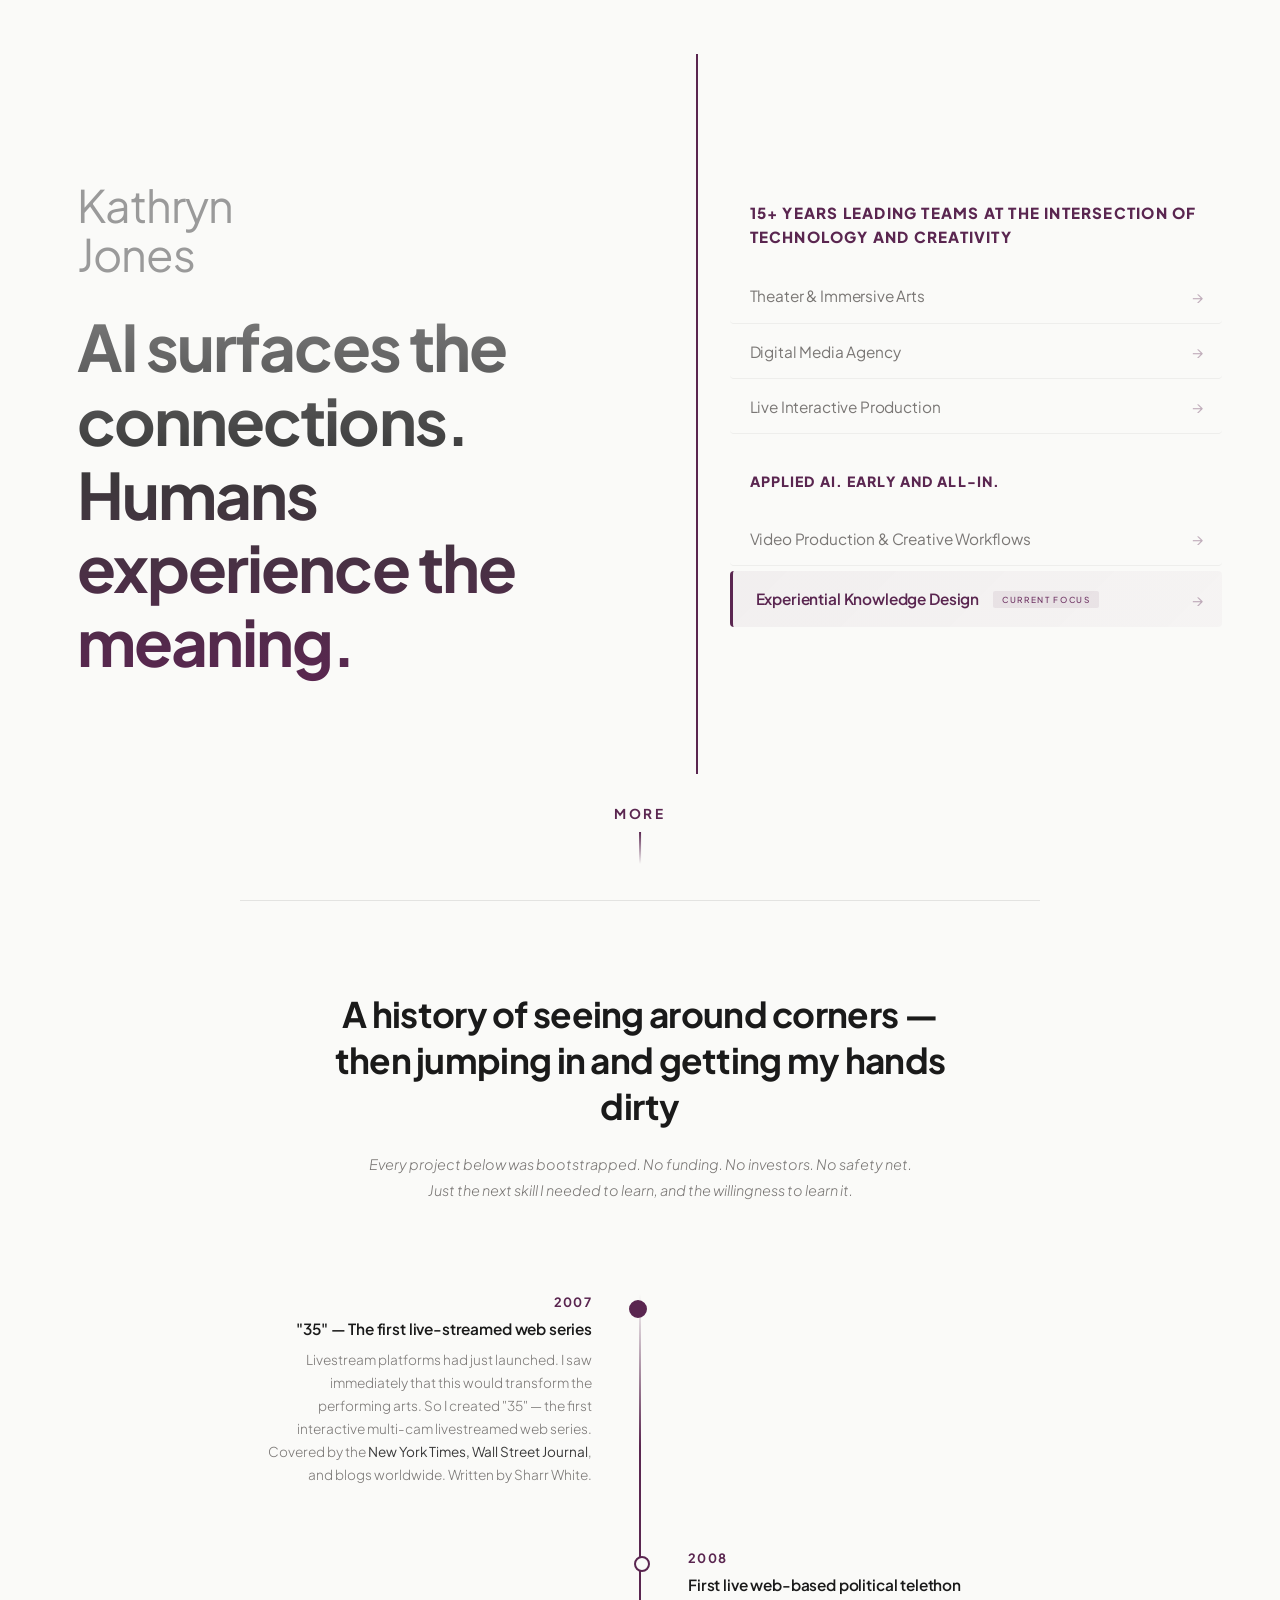
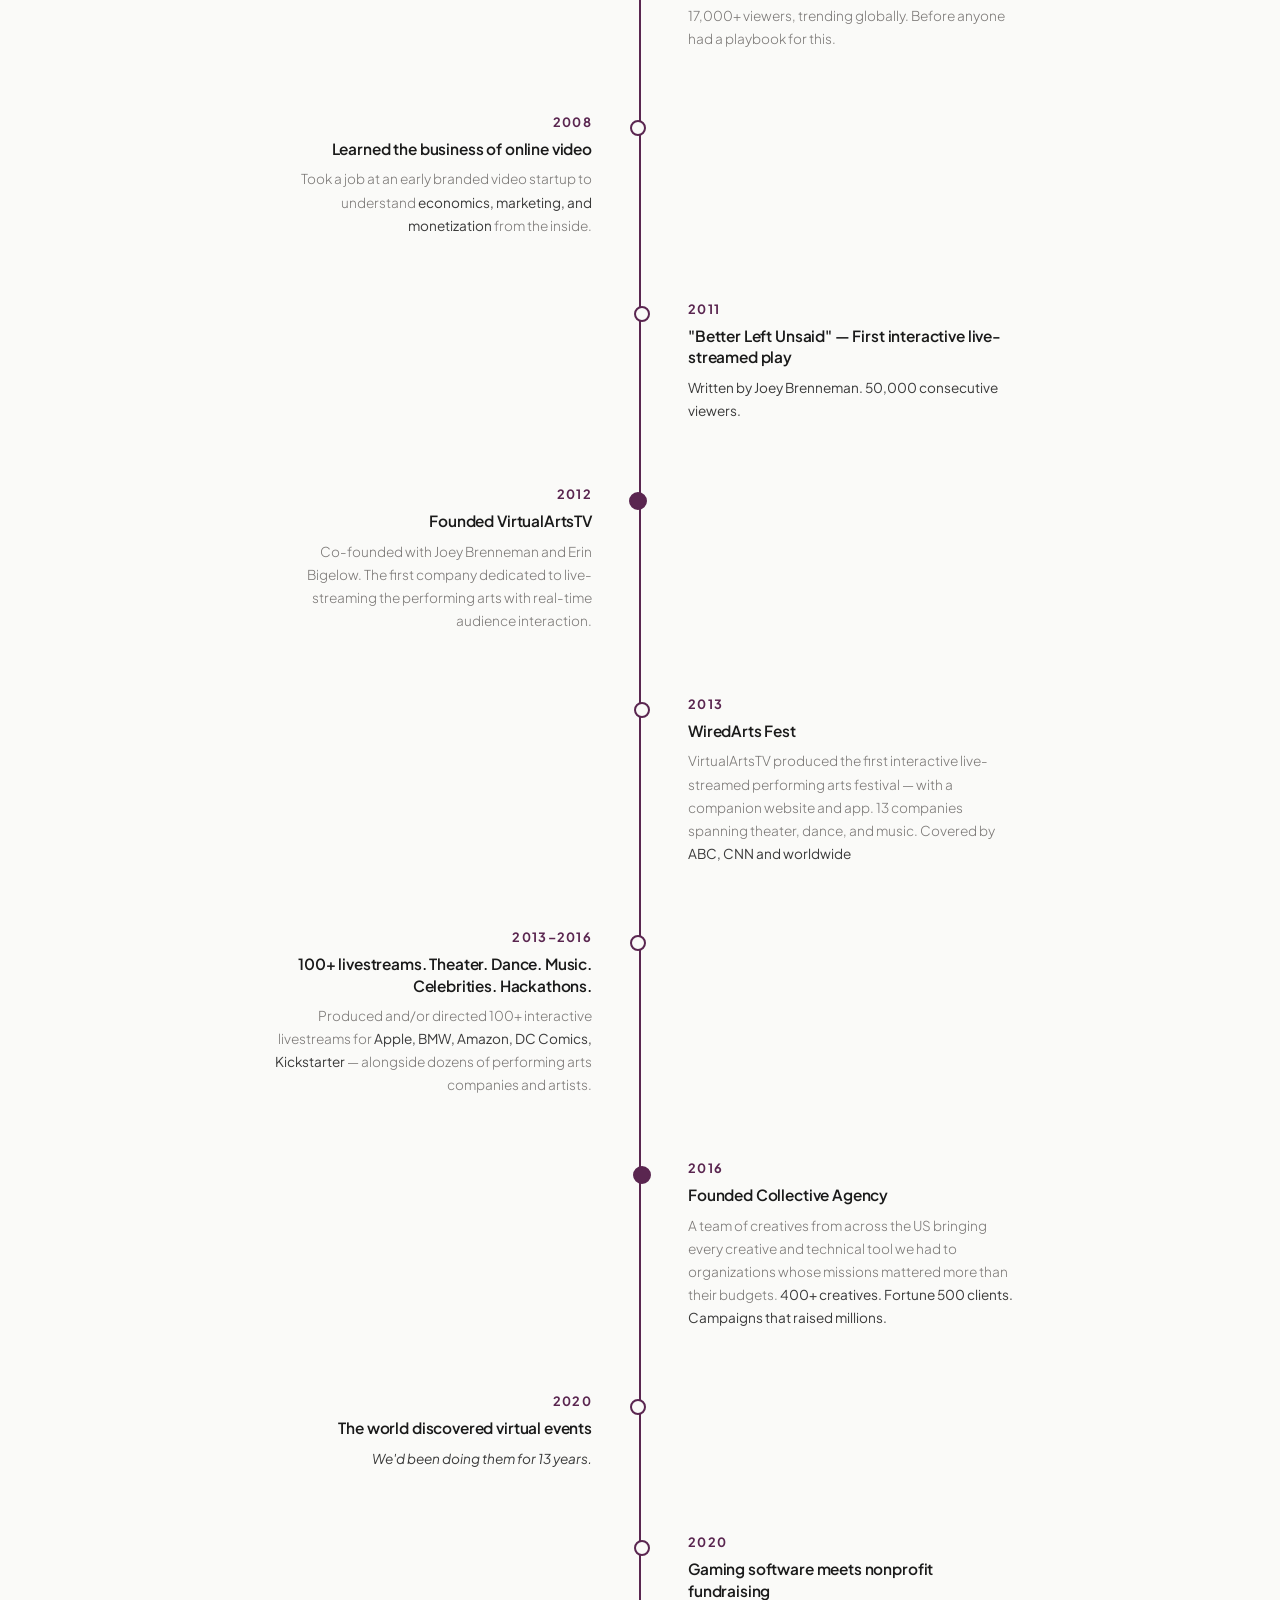
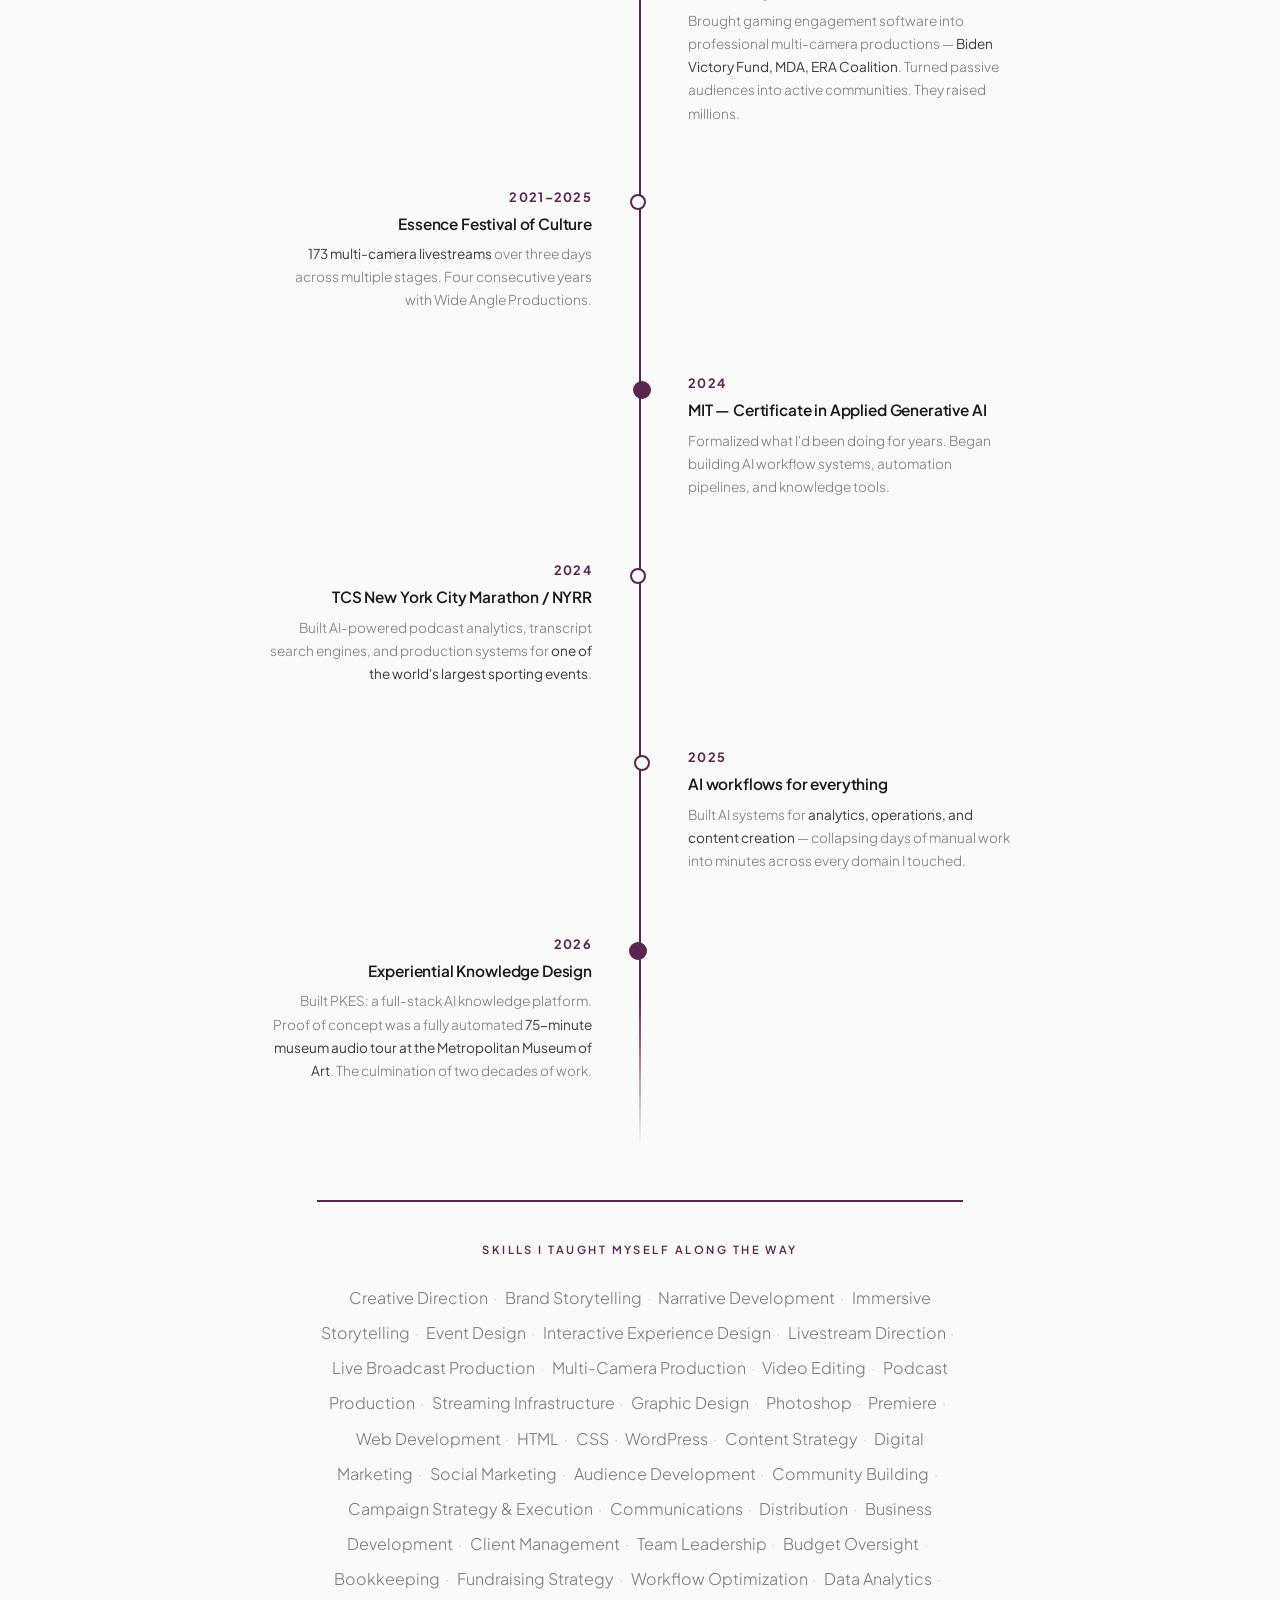
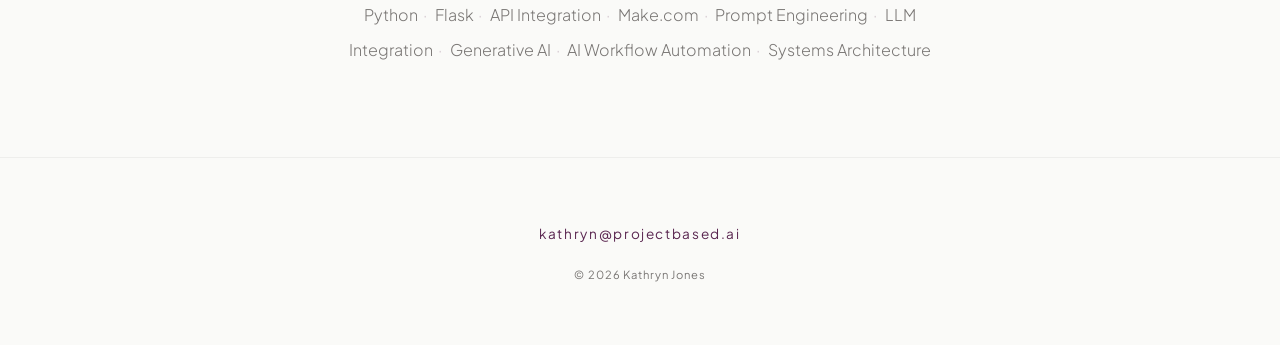
==== commit ac6daea2: "Bolder scroll hint, fix divider overlap, text edit Made "More" scroll hint larger, bold, plum with s" ====
--- a/index.html
+++ b/index.html
@@ -68,6 +68,7 @@
     justify-content: center;
     padding-left: 4vw;
     border-left: 2px solid var(--plum);
+    margin-bottom: 8vh;
   }
 
   .section-header {
@@ -399,28 +400,28 @@
     display: flex;
     flex-direction: column;
     align-items: center;
-    gap: 0.5rem;
-    opacity: 0.5;
+    gap: 0.6rem;
     animation: pulse 3s ease-in-out infinite;
     z-index: 1;
   }
 
   .scroll-hint span {
-    font-size: 0.6rem;
-    letter-spacing: 0.25em;
+    font-size: 0.85rem;
+    font-weight: 700;
+    letter-spacing: 0.2em;
     text-transform: uppercase;
-    color: var(--text-muted);
+    color: var(--plum);
   }
 
   .scroll-hint .arrow {
     width: 2px;
-    height: 28px;
-    background: linear-gradient(to bottom, var(--text-muted), transparent);
+    height: 32px;
+    background: linear-gradient(to bottom, var(--plum), transparent);
   }
 
   @keyframes pulse {
-    0%, 100% { opacity: 0.35; }
-    50% { opacity: 0.65; }
+    0%, 100% { opacity: 0.5; }
+    50% { opacity: 1; }
   }
 
   /* =================== RESPONSIVE =================== */
@@ -531,7 +532,7 @@
     <div class="tl-entry tl-left milestone">
       <div class="tl-year">2007</div>
       <div class="tl-headline">"35" — The first live-streamed web series</div>
-      <div class="tl-desc">Livestream platforms had just launched. I saw immediately that this would transform the performing arts. So I created "35" — the first interactive multi-cam livestreamed web series. Covered by the <span class="highlight">New York Times, Wall Street Journal</span>, and blogs worldwide.</div>
+      <div class="tl-desc">Livestream platforms had just launched. I saw immediately that this would transform the performing arts. So I created "35" — the first interactive multi-cam livestreamed web series. Covered by the <span class="highlight">New York Times, Wall Street Journal</span>, and blogs worldwide. Written by Sharr White.</div>
     </div>
 
     <div class="tl-entry tl-right">
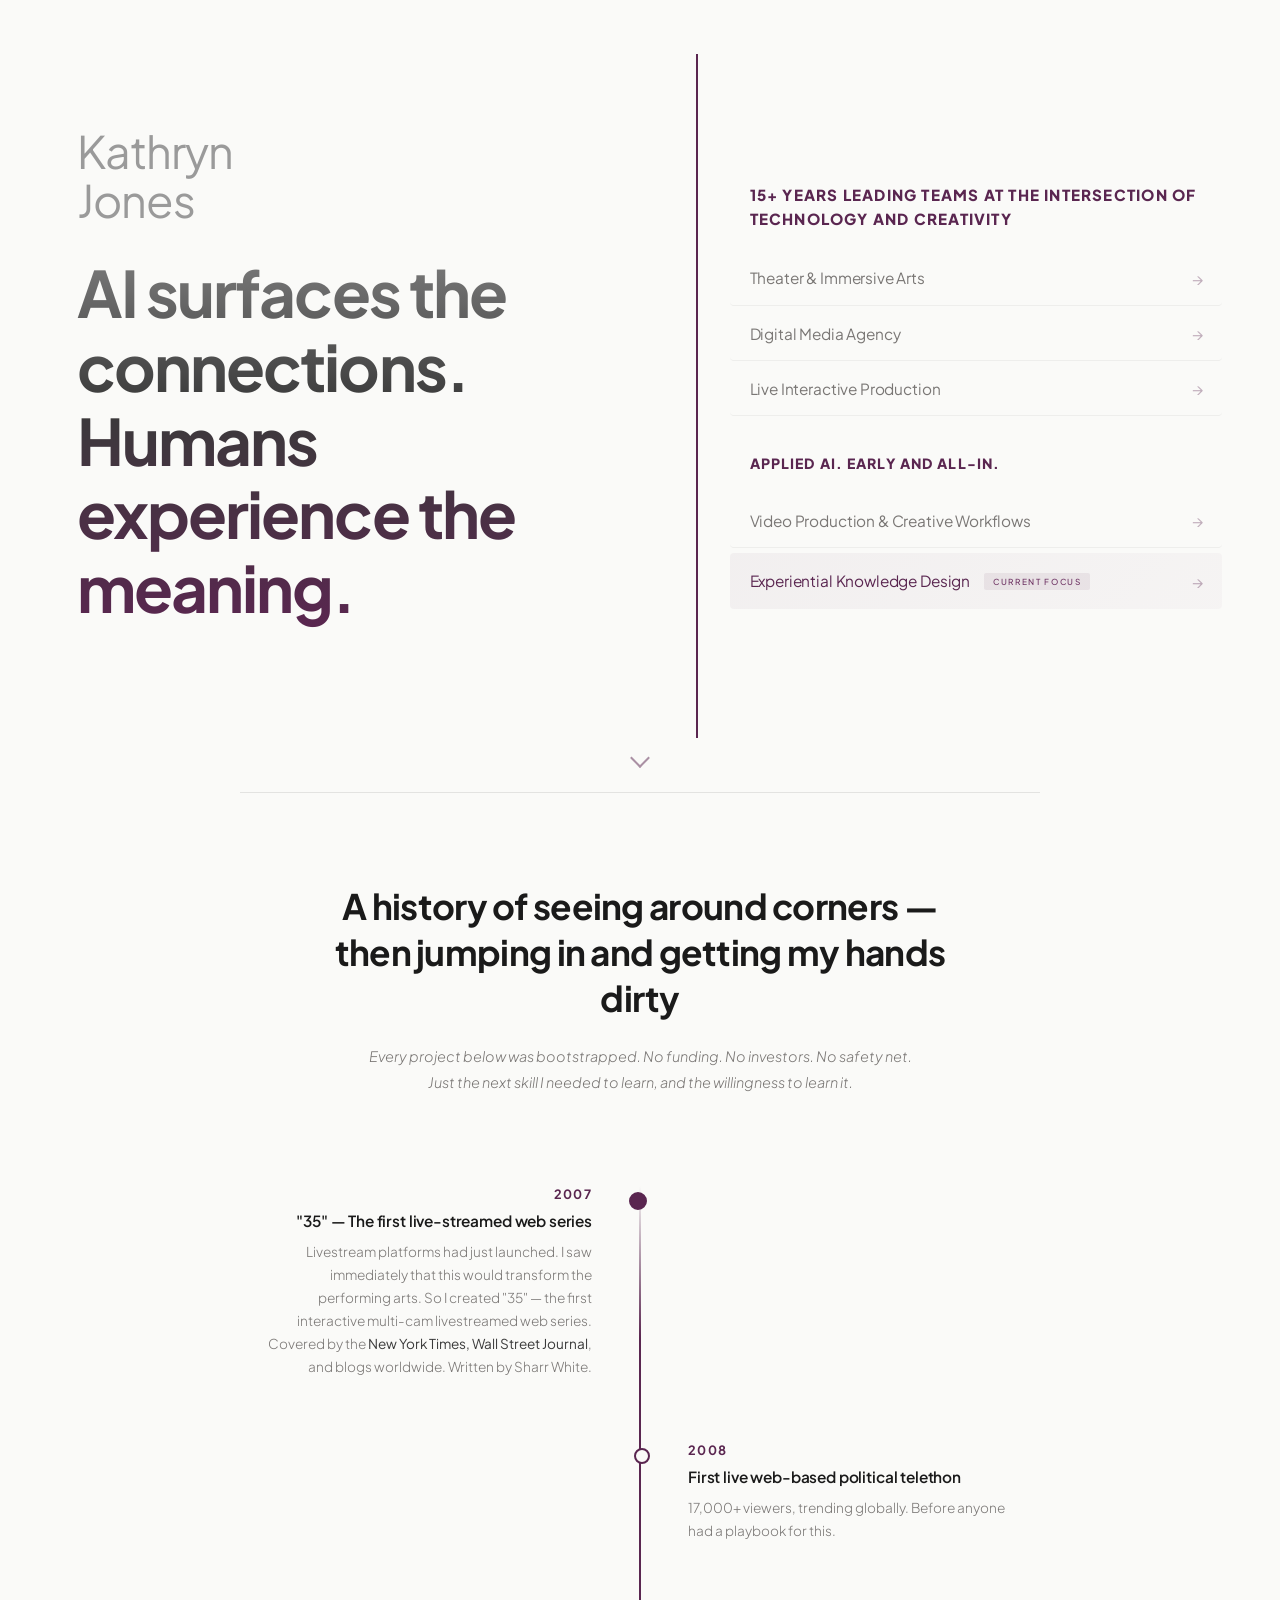
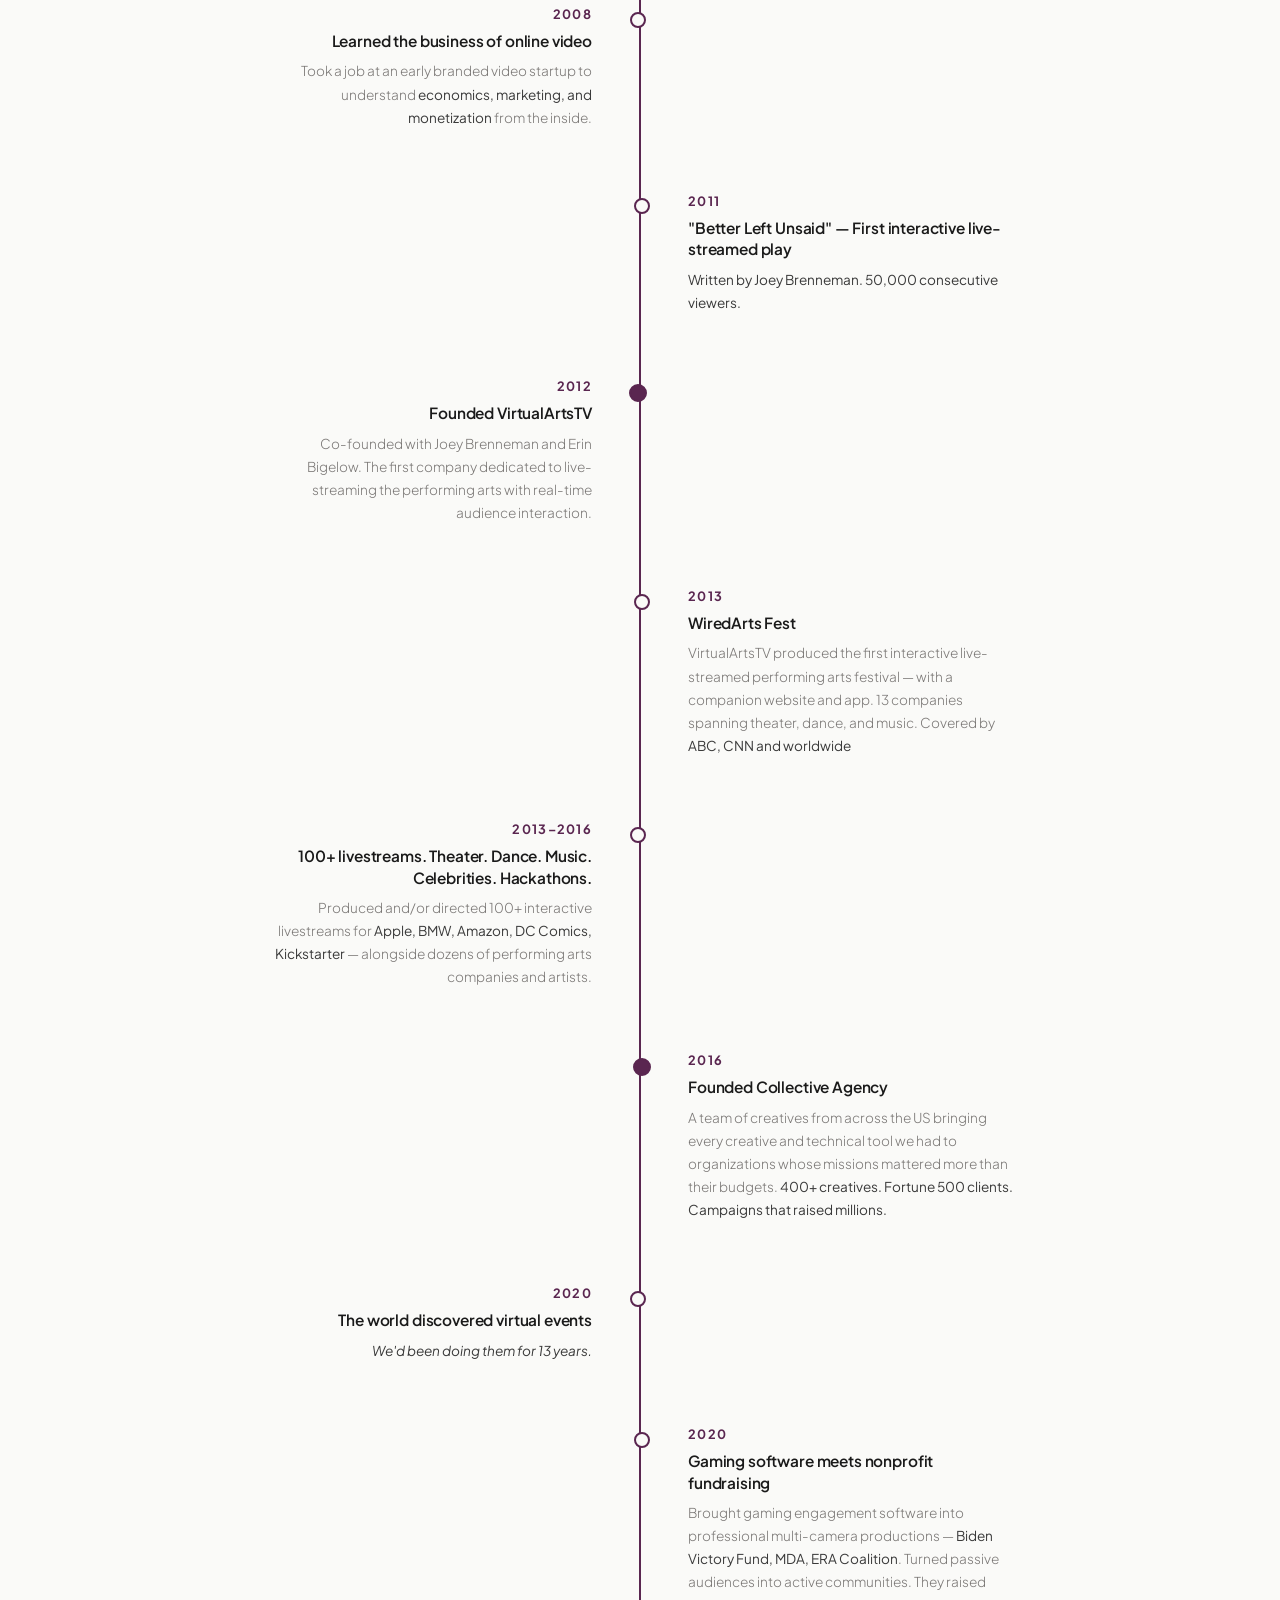
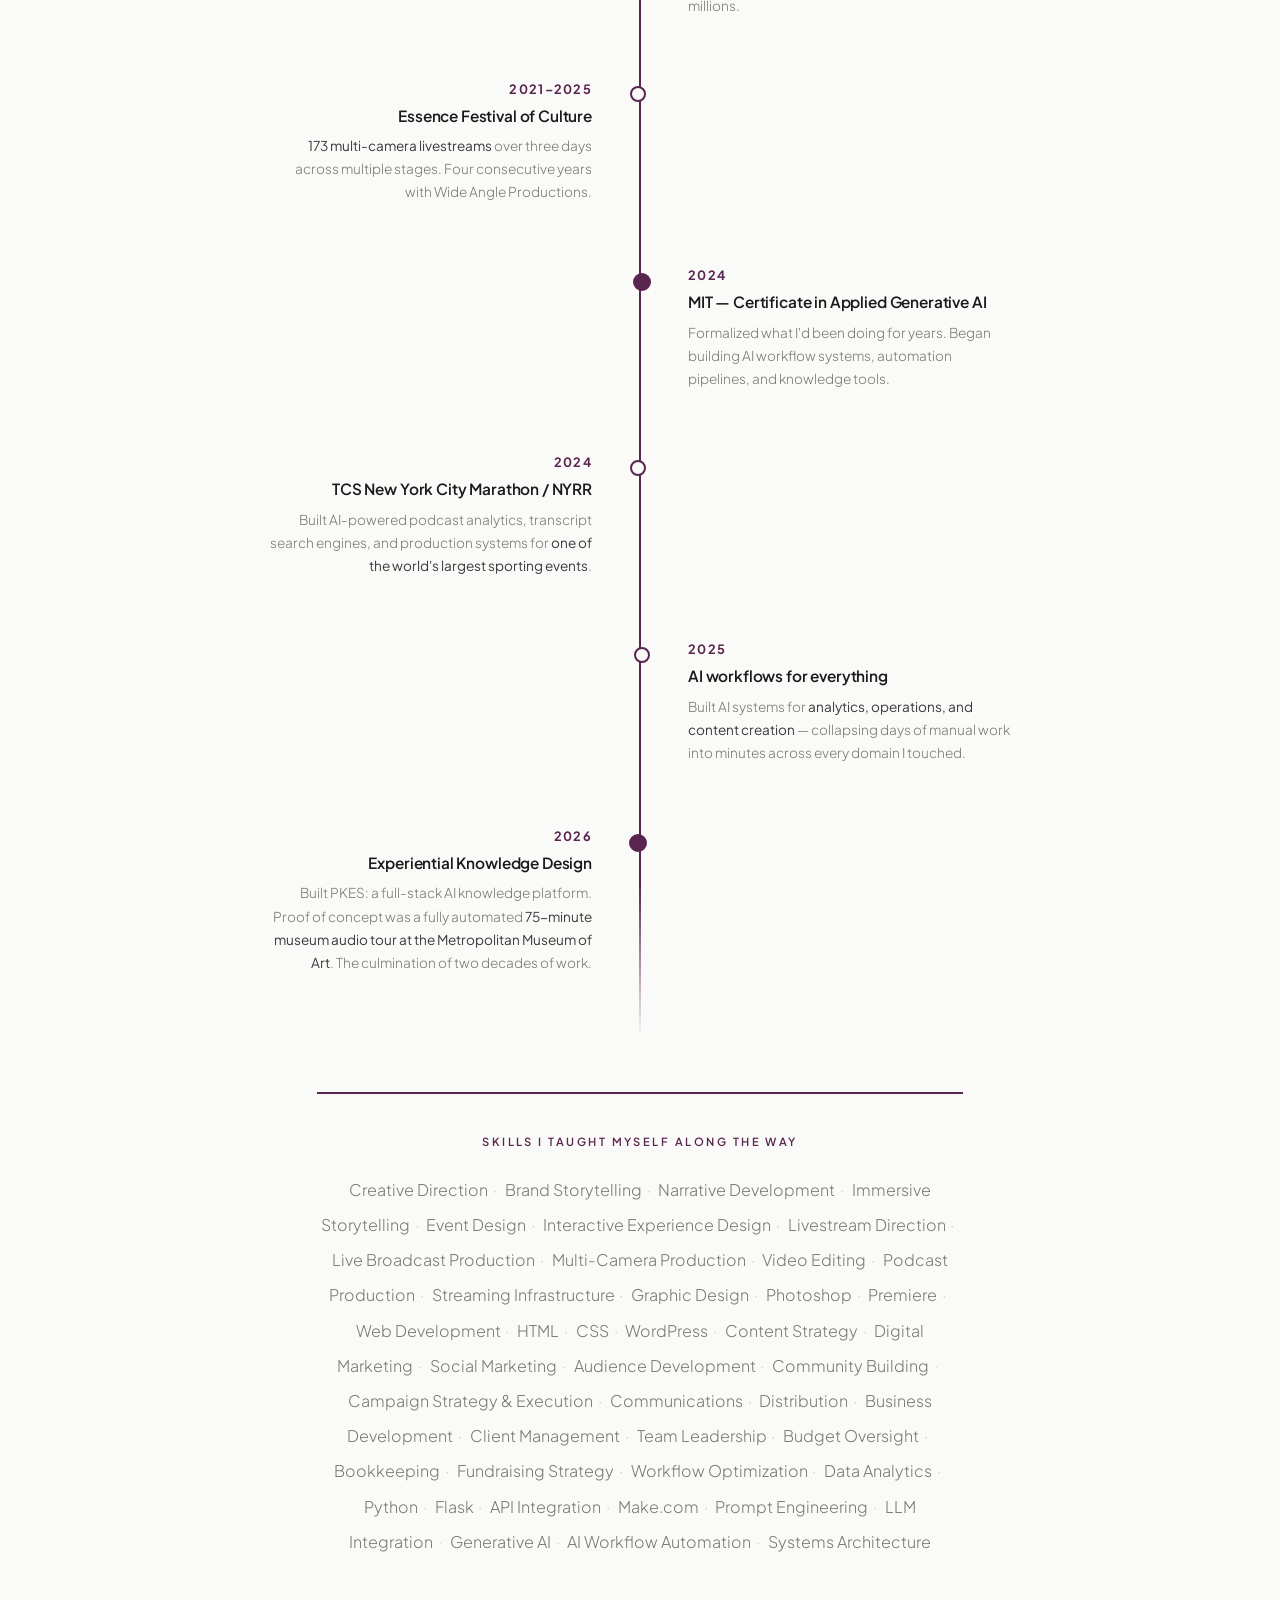
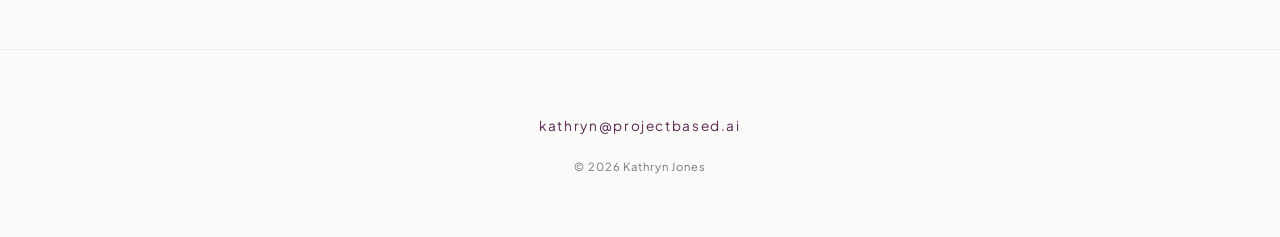
==== commit d0c1a9c8: "Scroll nav, chevron hint, peek timeline, soften future item - Hero reduced to 88vh so timeline heade" ====
--- a/index.html
+++ b/index.html
@@ -9,7 +9,7 @@
 <style>
   /* =================== HERO =================== */
   .hero {
-    min-height: 100vh;
+    min-height: 88vh;
     display: grid;
     grid-template-columns: 1.1fr 0.9fr;
     padding: 6vh 6vw;
@@ -68,7 +68,6 @@
     justify-content: center;
     padding-left: 4vw;
     border-left: 2px solid var(--plum);
-    margin-bottom: 8vh;
   }
 
   .section-header {
@@ -164,14 +163,12 @@
   .chapter-item.future {
     border-bottom: none;
     background: linear-gradient(135deg, rgba(90,38,80,0.05) 0%, rgba(110,51,99,0.03) 100%);
-    border-left: 3px solid var(--plum);
-    padding-left: calc(1.2rem + 3px);
     margin-top: 0.3rem;
   }
 
   .chapter-item.future .chapter-title {
     color: var(--plum);
-    font-weight: 600;
+    font-weight: 400;
   }
 
   .chapter-item.future .future-tag {
@@ -394,34 +391,28 @@
   /* =================== SCROLL HINT =================== */
   .scroll-hint {
     position: absolute;
-    bottom: 4vh;
+    bottom: 3vh;
     left: 50%;
     transform: translateX(-50%);
     display: flex;
     flex-direction: column;
     align-items: center;
-    gap: 0.6rem;
-    animation: pulse 3s ease-in-out infinite;
+    animation: bounce 2s ease-in-out infinite;
     z-index: 1;
   }
 
-  .scroll-hint span {
-    font-size: 0.85rem;
-    font-weight: 700;
-    letter-spacing: 0.2em;
-    text-transform: uppercase;
-    color: var(--plum);
-  }
-
-  .scroll-hint .arrow {
-    width: 2px;
-    height: 32px;
-    background: linear-gradient(to bottom, var(--plum), transparent);
-  }
-
-  @keyframes pulse {
-    0%, 100% { opacity: 0.5; }
-    50% { opacity: 1; }
+  .scroll-hint .chevron {
+    width: 14px;
+    height: 14px;
+    border-right: 2px solid var(--plum);
+    border-bottom: 2px solid var(--plum);
+    transform: rotate(45deg);
+    opacity: 0.5;
+  }
+
+  @keyframes bounce {
+    0%, 100% { transform: translateX(-50%) translateY(0); }
+    50% { transform: translateX(-50%) translateY(8px); }
   }
 
   /* =================== RESPONSIVE =================== */
@@ -476,9 +467,52 @@
       margin-right: 0;
     }
   }
+
+  /* =================== SCROLL NAV =================== */
+  .scroll-nav {
+    position: fixed;
+    top: 0; left: 0; right: 0; z-index: 100;
+    padding: 1.5rem 6vw;
+    display: flex;
+    justify-content: space-between;
+    align-items: center;
+    background: rgba(250,250,248,0.92);
+    backdrop-filter: blur(12px);
+    border-bottom: 1px solid var(--border-faint);
+    transform: translateY(-100%);
+    transition: transform 0.3s ease;
+  }
+
+  .scroll-nav.visible {
+    transform: translateY(0);
+  }
 </style>
 </head>
 <body>
+
+  <nav class="scroll-nav" id="scrollNav">
+    <a href="index.html" class="nav-back" style="color:var(--plum); font-weight:600; font-size:0.9rem; letter-spacing:-0.01em;">Kathryn Jones</a>
+    <button class="nav-hamburger" onclick="document.getElementById('navOverlay').classList.add('open')" aria-label="Open menu">☰</button>
+  </nav>
+
+  <div class="nav-overlay" id="navOverlay">
+    <div class="nav-overlay-header">
+      <button class="nav-overlay-close" onclick="document.getElementById('navOverlay').classList.remove('open')" aria-label="Close menu">✕</button>
+    </div>
+    <div class="nav-overlay-content">
+      <p class="section-header" style="color:rgba(255,255,255,0.5);">15+ years leading teams at the intersection of technology and creativity</p>
+      <ul class="chapter-list">
+        <li class="chapter-item"><a href="theater.html"><div class="chapter-title">Theater & Immersive Arts</div></a></li>
+        <li class="chapter-item"><a href="agency.html"><div class="chapter-title">Digital Media Agency</div></a></li>
+        <li class="chapter-item"><a href="interactive.html"><div class="chapter-title">Live Interactive Production</div></a></li>
+      </ul>
+      <p class="section-header-ai" style="color:rgba(255,255,255,0.5);">Applied AI. Early and all-in.</p>
+      <ul class="chapter-list">
+        <li class="chapter-item"><a href="ai-systems.html"><div class="chapter-title">AI Video Production & Creative Workflows</div></a></li>
+        <li class="chapter-item"><a href="experiential-knowledge.html"><div class="chapter-title">Experiential Knowledge Design</div></a></li>
+      </ul>
+    </div>
+  </div>
 
   <section class="hero">
     <div class="hero-left">
@@ -517,8 +551,7 @@
     </div>
 
     <div class="scroll-hint">
-      <span>More</span>
-      <div class="arrow"></div>
+      <div class="chevron"></div>
     </div>
   </section>
 
@@ -678,5 +711,17 @@
     <p style="margin-top: 1.5rem; font-size: 0.7rem; color: var(--text-muted); letter-spacing: 0.08em;">&copy; <script>document.write(new Date().getFullYear())</script> Kathryn Jones</p>
   </div>
 
+  <script>
+    const scrollNav = document.getElementById('scrollNav');
+    const hero = document.querySelector('.hero');
+    window.addEventListener('scroll', () => {
+      if (window.scrollY > hero.offsetHeight * 0.8) {
+        scrollNav.classList.add('visible');
+      } else {
+        scrollNav.classList.remove('visible');
+      }
+    });
+  </script>
+
 </body>
 </html>
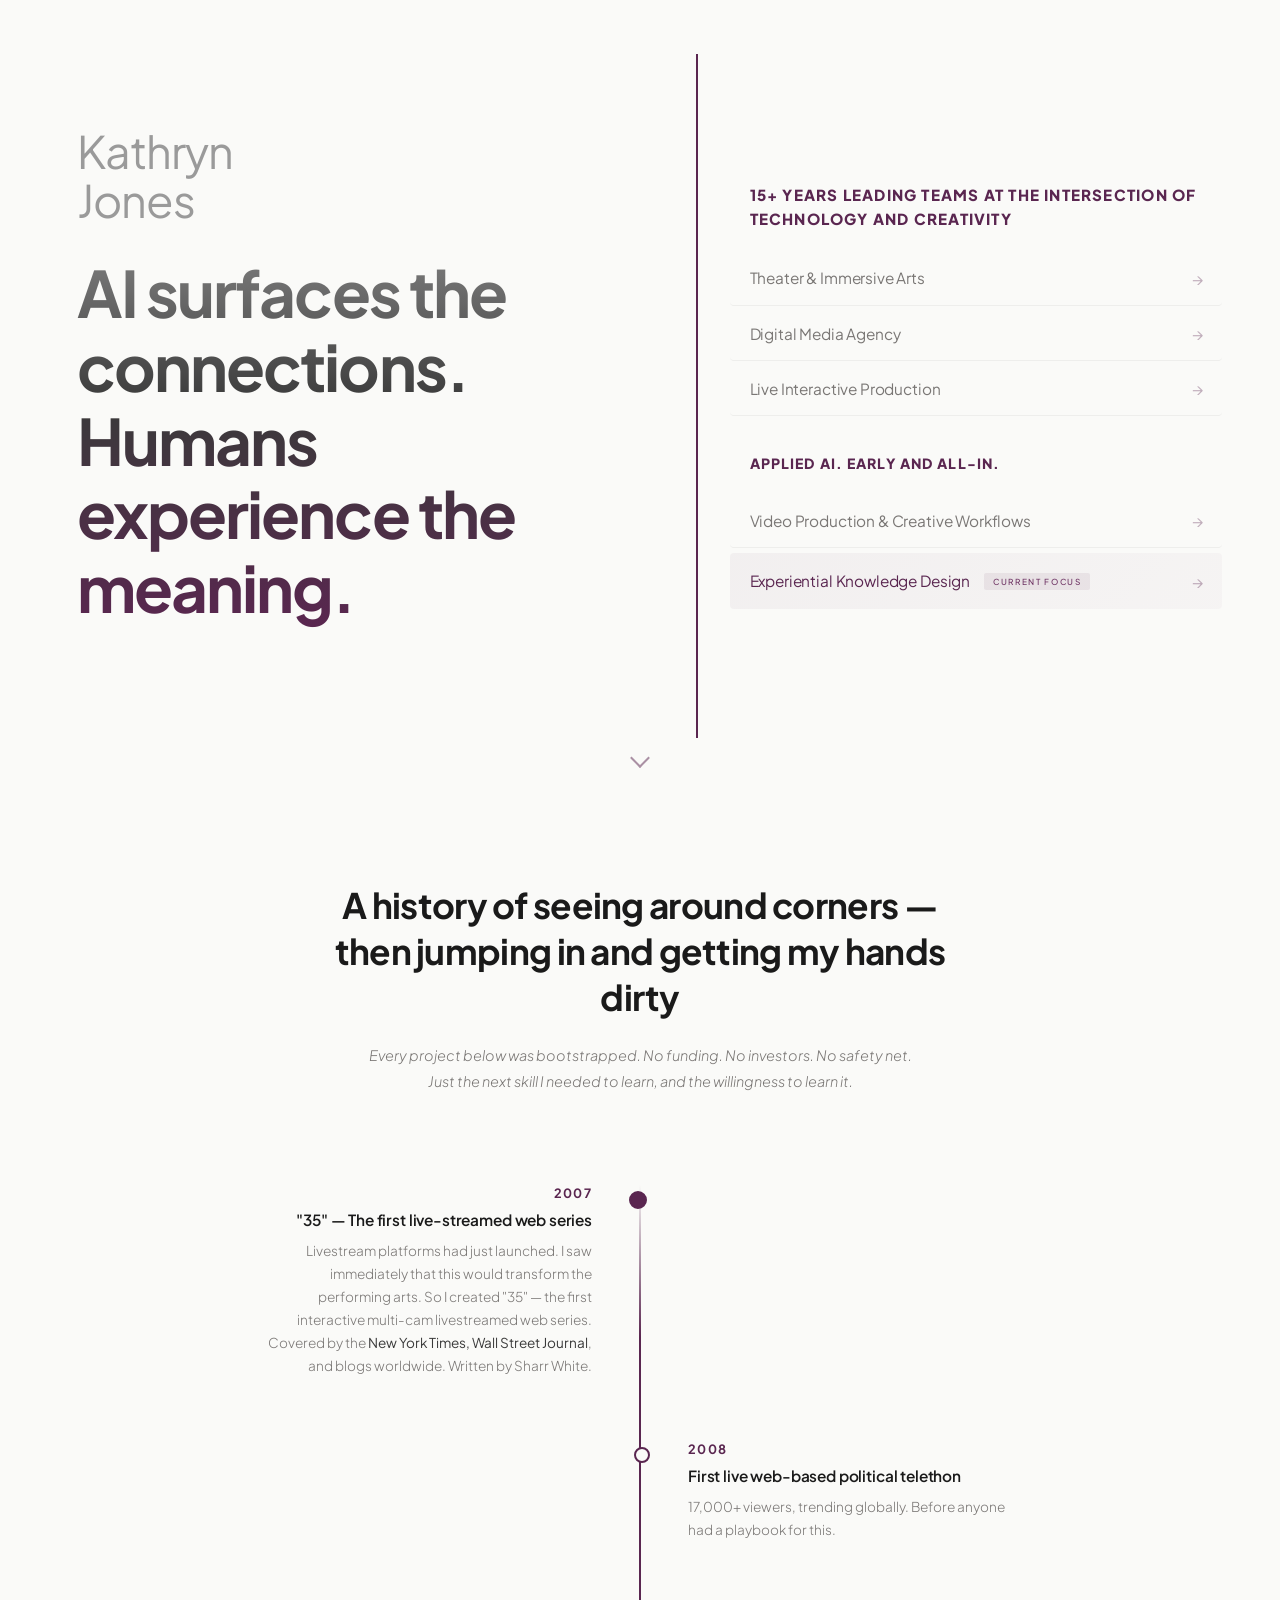
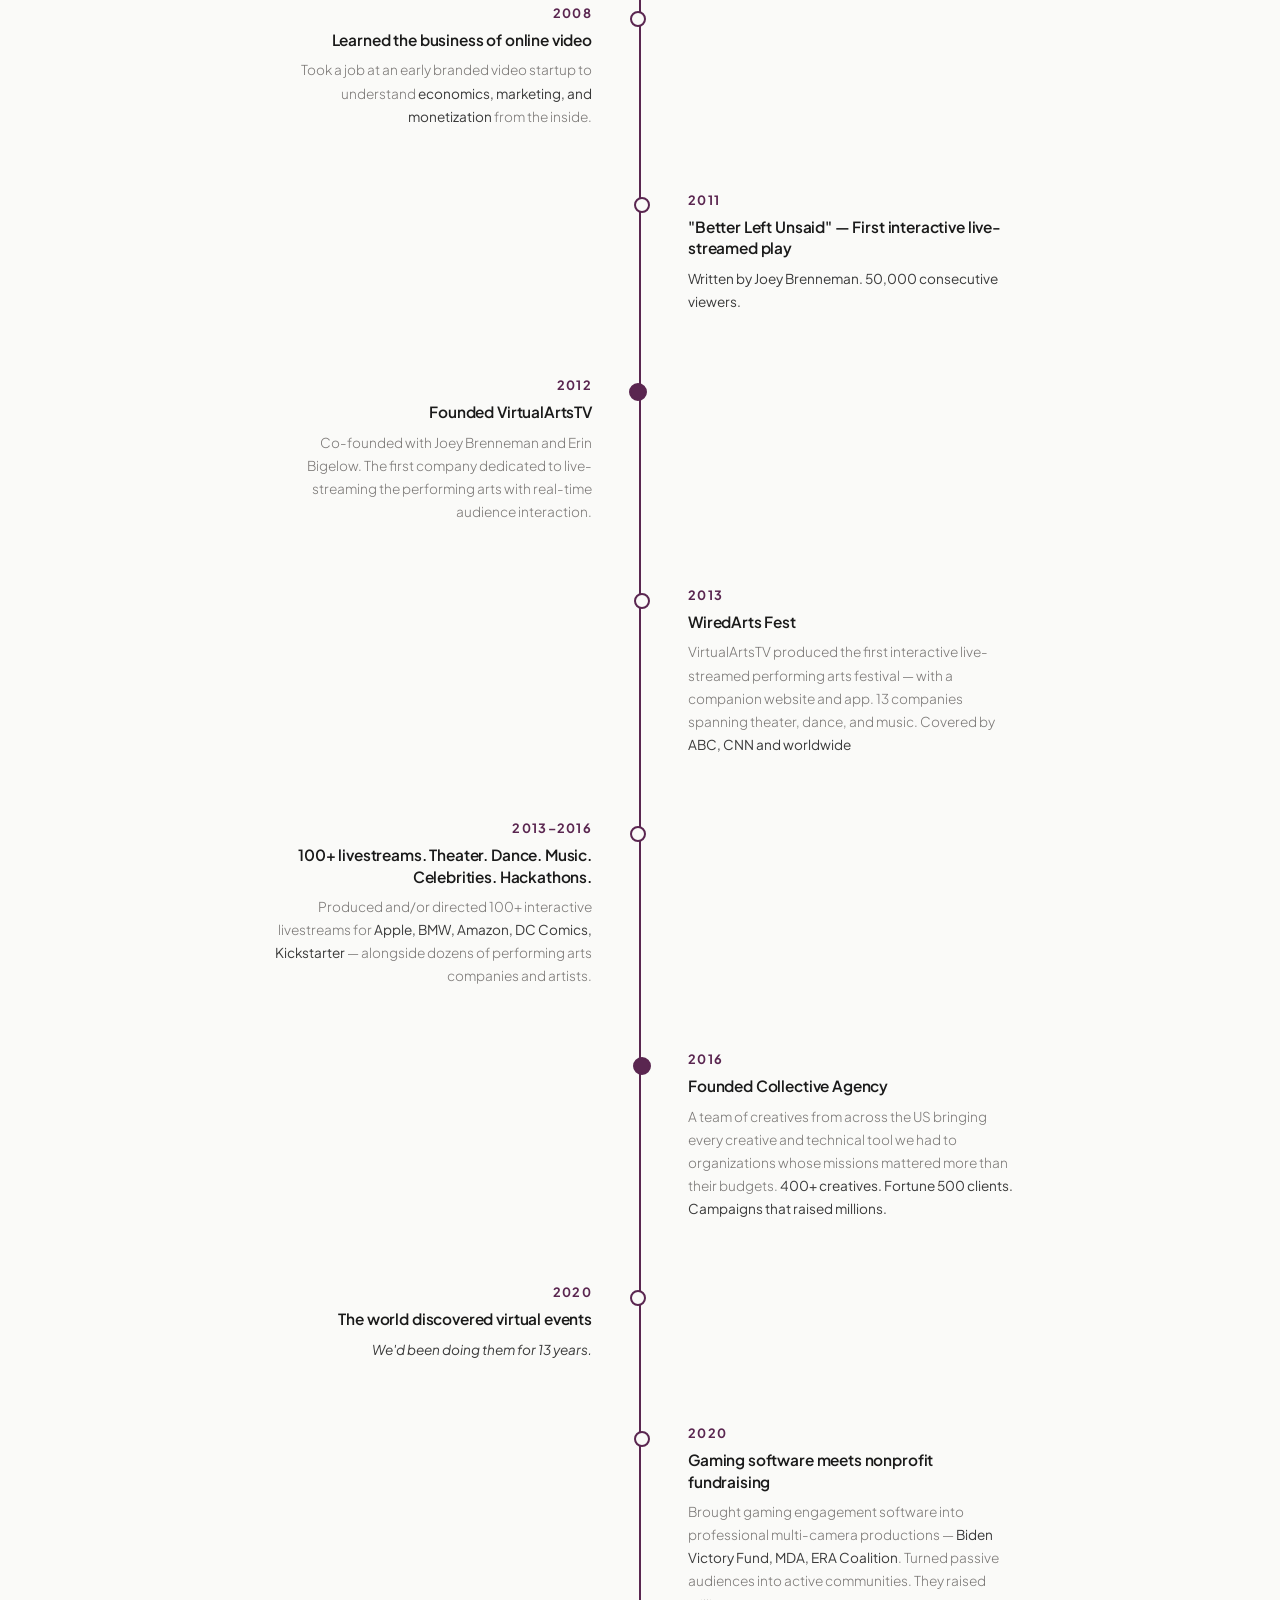
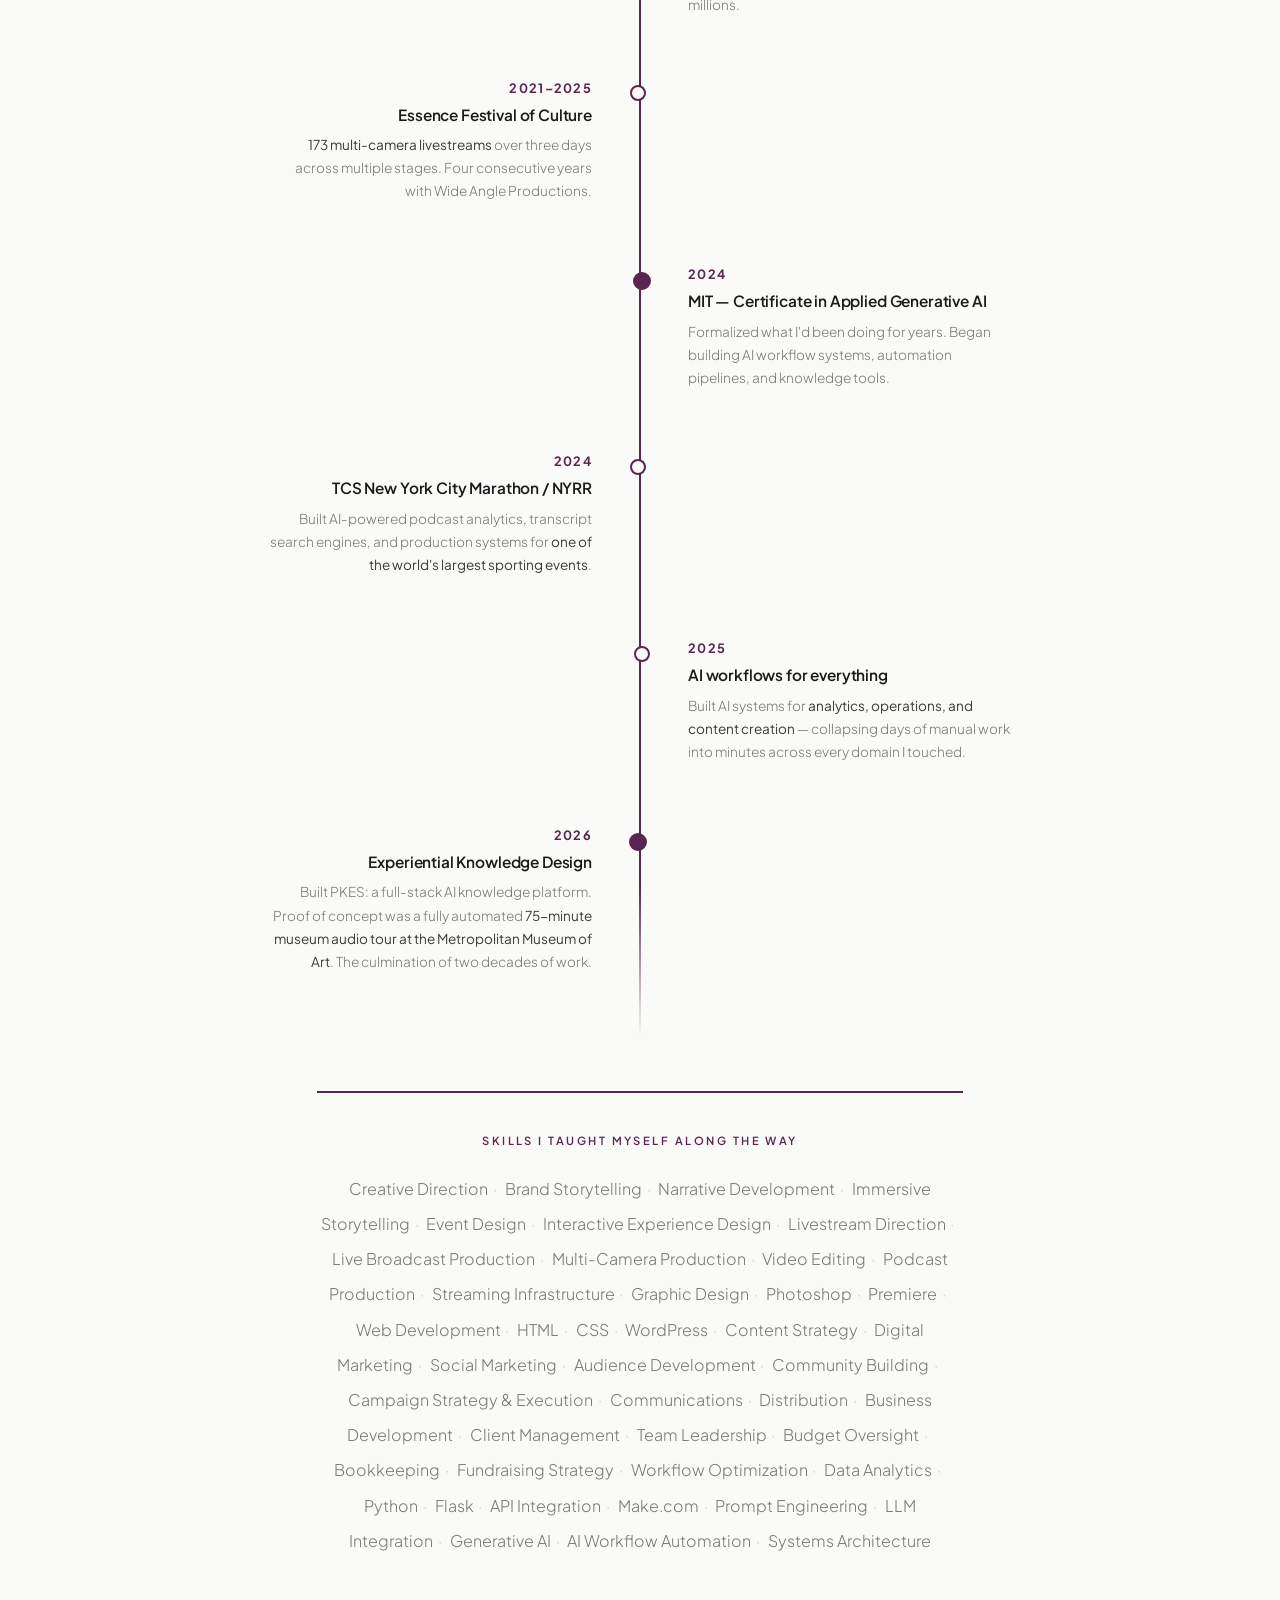
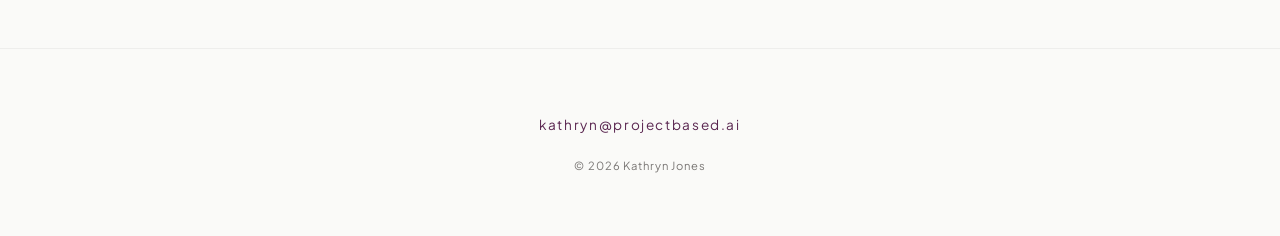
==== commit 69833d91: "Remove horizontal line above timeline header Co-Authored-By: Claude Opus 4.6 (1M context) <noreply@a" ====
--- a/index.html
+++ b/index.html
@@ -202,7 +202,6 @@
     max-width: 800px;
     margin: 0 auto;
     text-align: center;
-    border-top: 1px solid var(--border);
   }
 
   .timeline-title {
--- a/styles.css
+++ b/styles.css
@@ -466,6 +466,7 @@
   gap: 3rem;
   align-items: center;
   margin-top: 4rem;
+  margin-bottom: 4rem;
   padding-top: 3rem;
   border-top: 1px solid var(--border-faint);
   max-width: 900px;
@@ -488,11 +489,10 @@
 }
 
 .press-logo {
-  font-weight: 600;
-  font-size: 0.8rem;
-  color: var(--text-muted);
+  font-weight: 800;
+  font-size: 0.9rem;
+  color: var(--text);
   letter-spacing: 0.02em;
-  opacity: 0.5;
 }
 
 /* =================== THROUGHLINE =================== */
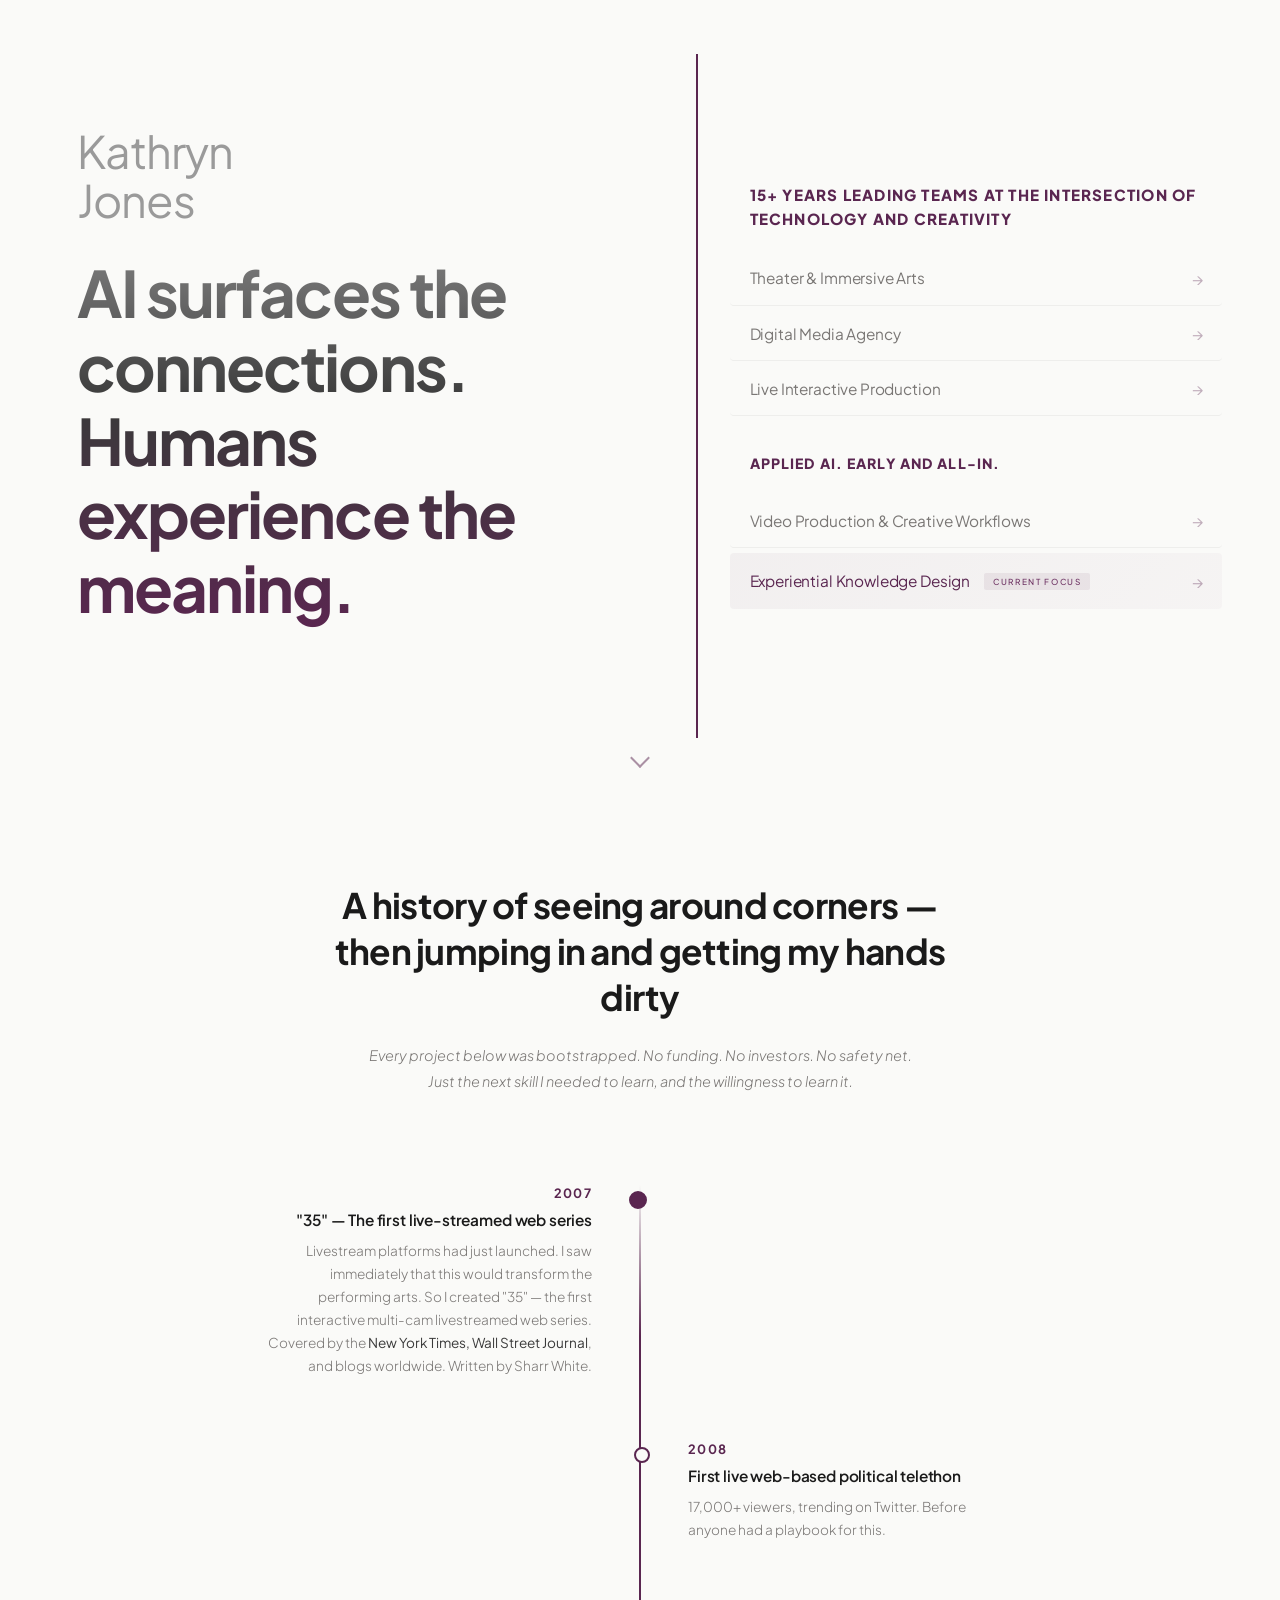
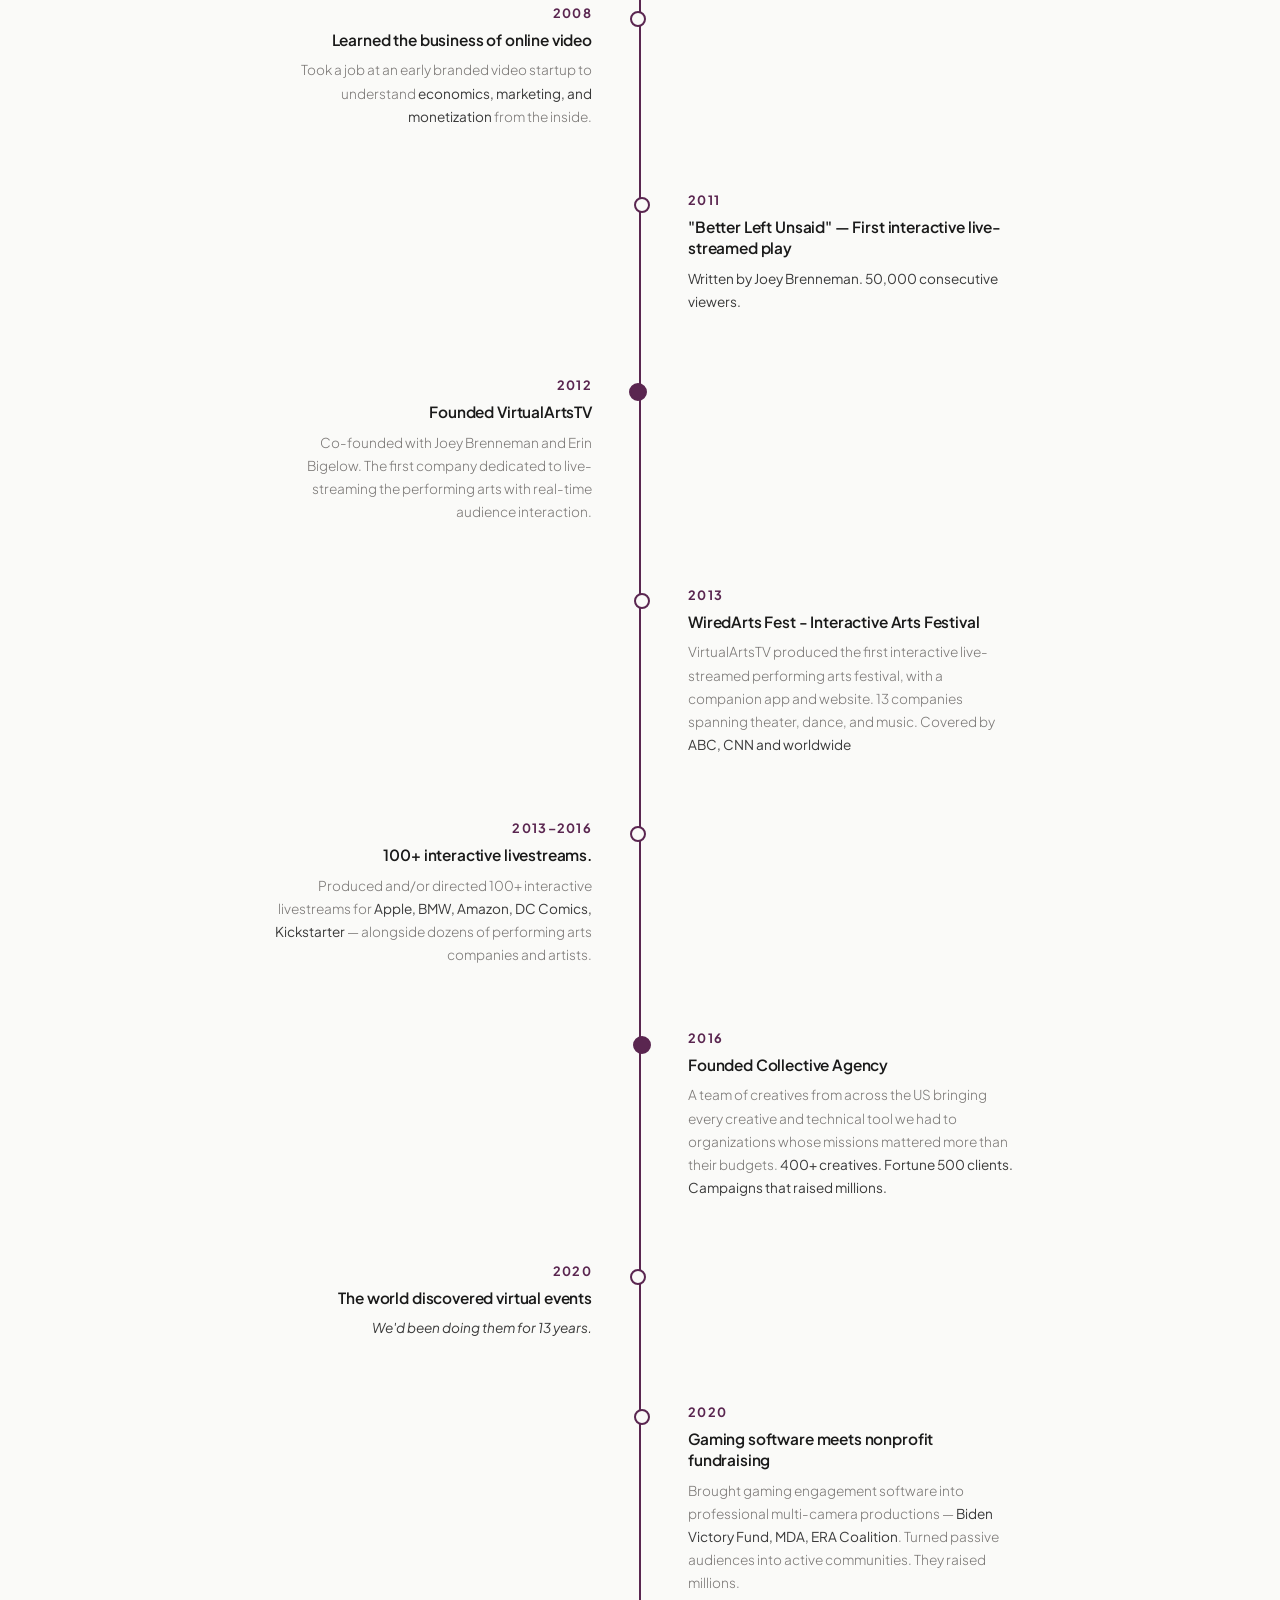
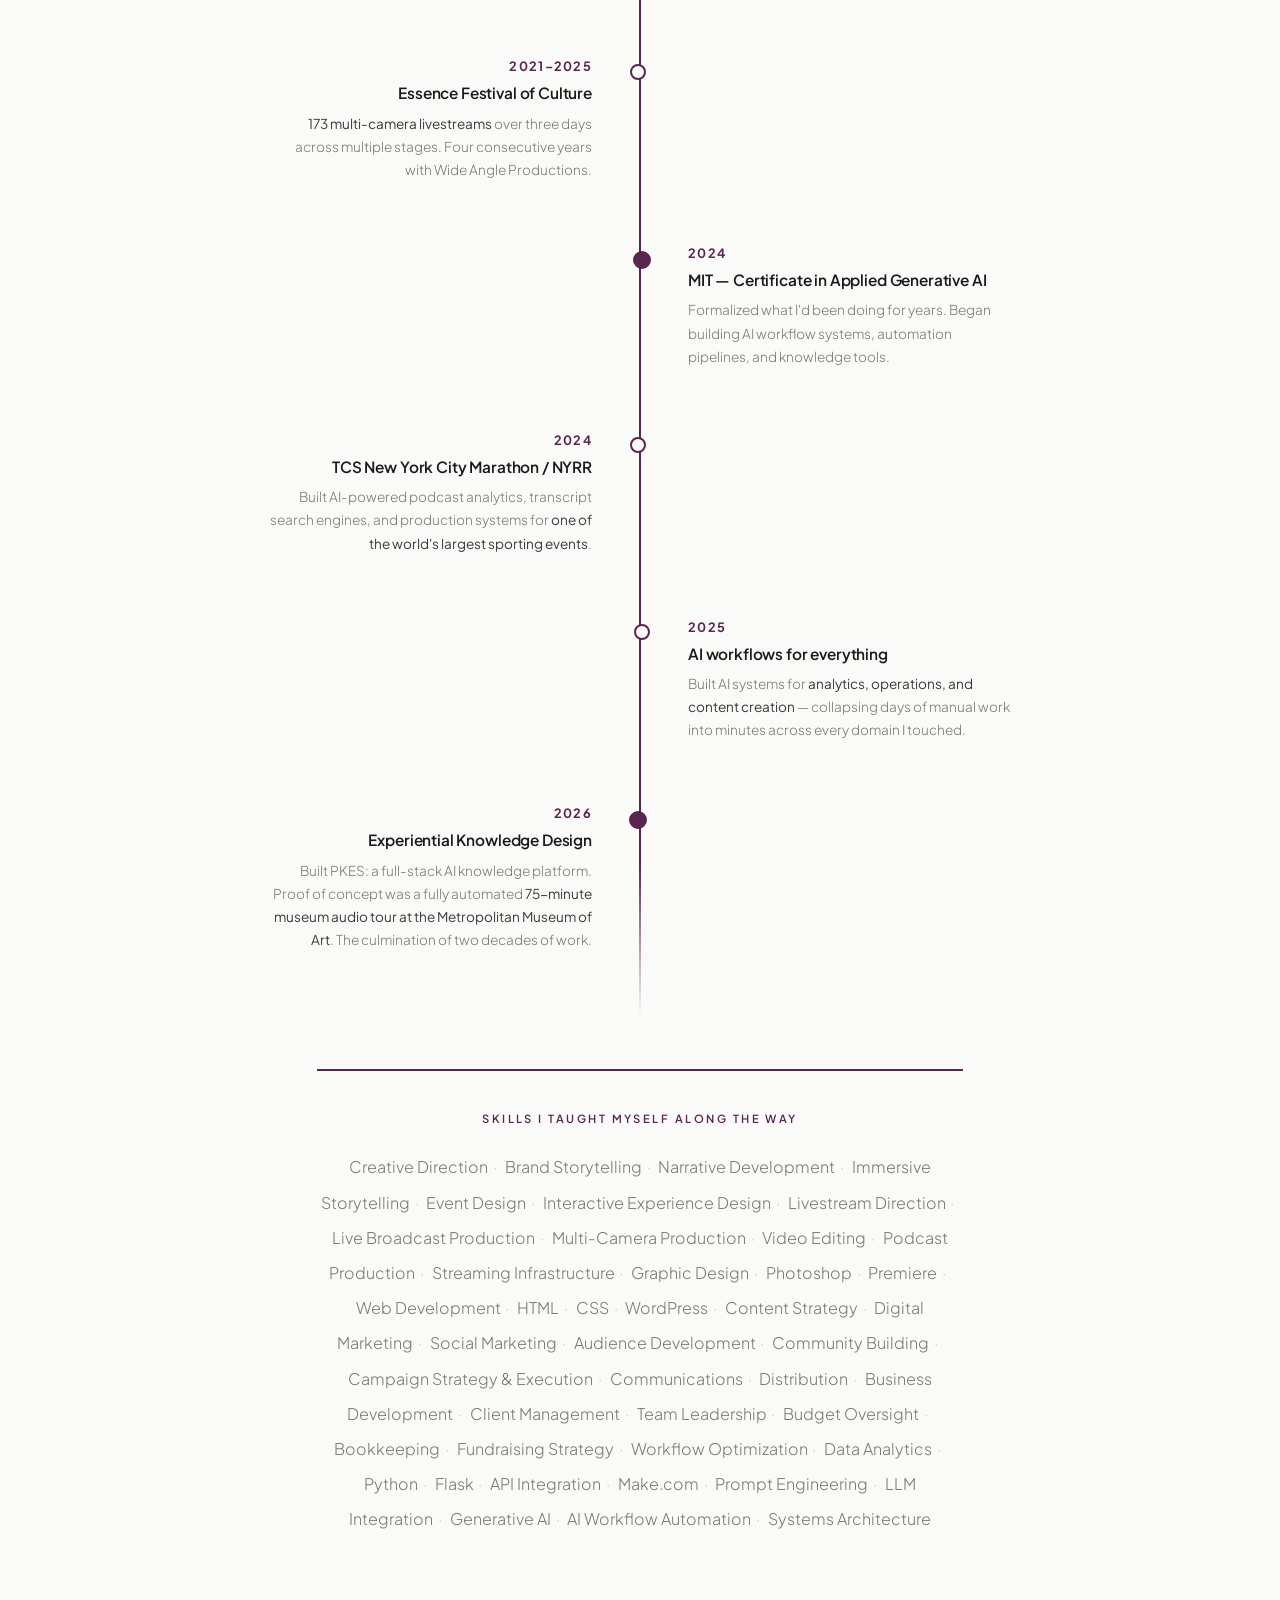
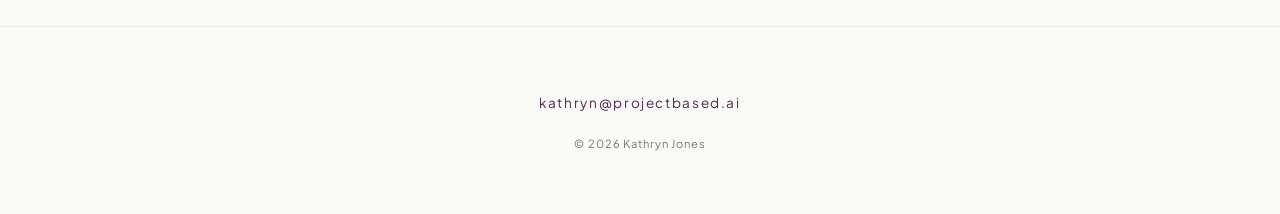
==== commit 299d4e79: "Timeline text edits: Twitter, WiredArts subtitle, livestreams Co-Authored-By: Claude Opus 4.6 (1M co" ====
--- a/index.html
+++ b/index.html
@@ -570,7 +570,7 @@
     <div class="tl-entry tl-right">
       <div class="tl-year">2008</div>
       <div class="tl-headline">First live web-based political telethon</div>
-      <div class="tl-desc">17,000+ viewers, trending globally. Before anyone had a playbook for this.</div>
+      <div class="tl-desc">17,000+ viewers, trending on Twitter. Before anyone had a playbook for this.</div>
     </div>
 
     <div class="tl-entry tl-left">
@@ -593,13 +593,13 @@
 
     <div class="tl-entry tl-right">
       <div class="tl-year">2013</div>
-      <div class="tl-headline">WiredArts Fest</div>
-      <div class="tl-desc">VirtualArtsTV produced the first interactive live-streamed performing arts festival — with a companion website and app. 13 companies spanning theater, dance, and music. Covered by <span class="highlight">ABC, CNN and worldwide</span></div>
+      <div class="tl-headline">WiredArts Fest - Interactive Arts Festival</div>
+      <div class="tl-desc">VirtualArtsTV produced the first interactive live-streamed performing arts festival, with a companion app and website. 13 companies spanning theater, dance, and music. Covered by <span class="highlight">ABC, CNN and worldwide</span></div>
     </div>
 
     <div class="tl-entry tl-left">
       <div class="tl-year">2013–2016</div>
-      <div class="tl-headline">100+ livestreams. Theater. Dance. Music. Celebrities. Hackathons.</div>
+      <div class="tl-headline">100+ interactive livestreams.</div>
       <div class="tl-desc">Produced and/or directed 100+ interactive livestreams for <span class="highlight">Apple, BMW, Amazon, DC Comics, Kickstarter</span> — alongside dozens of performing arts companies and artists.</div>
     </div>
 
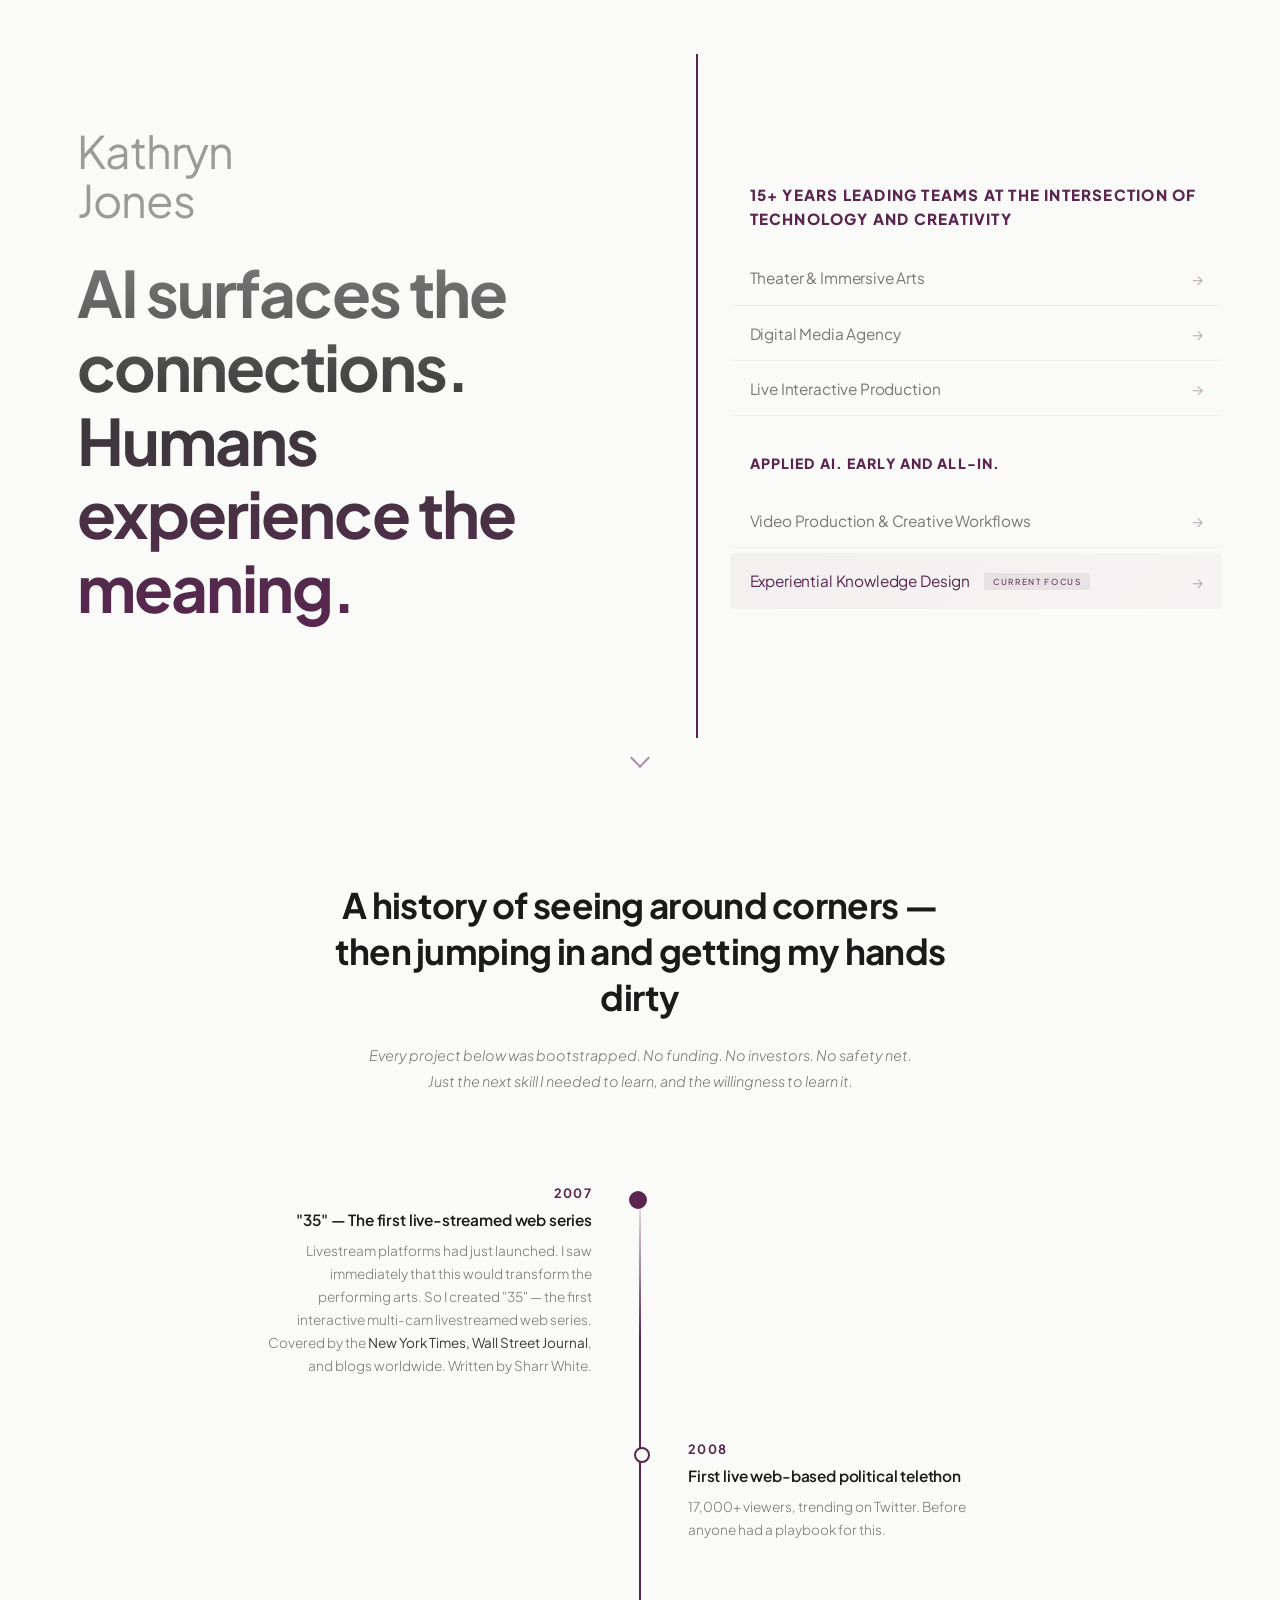
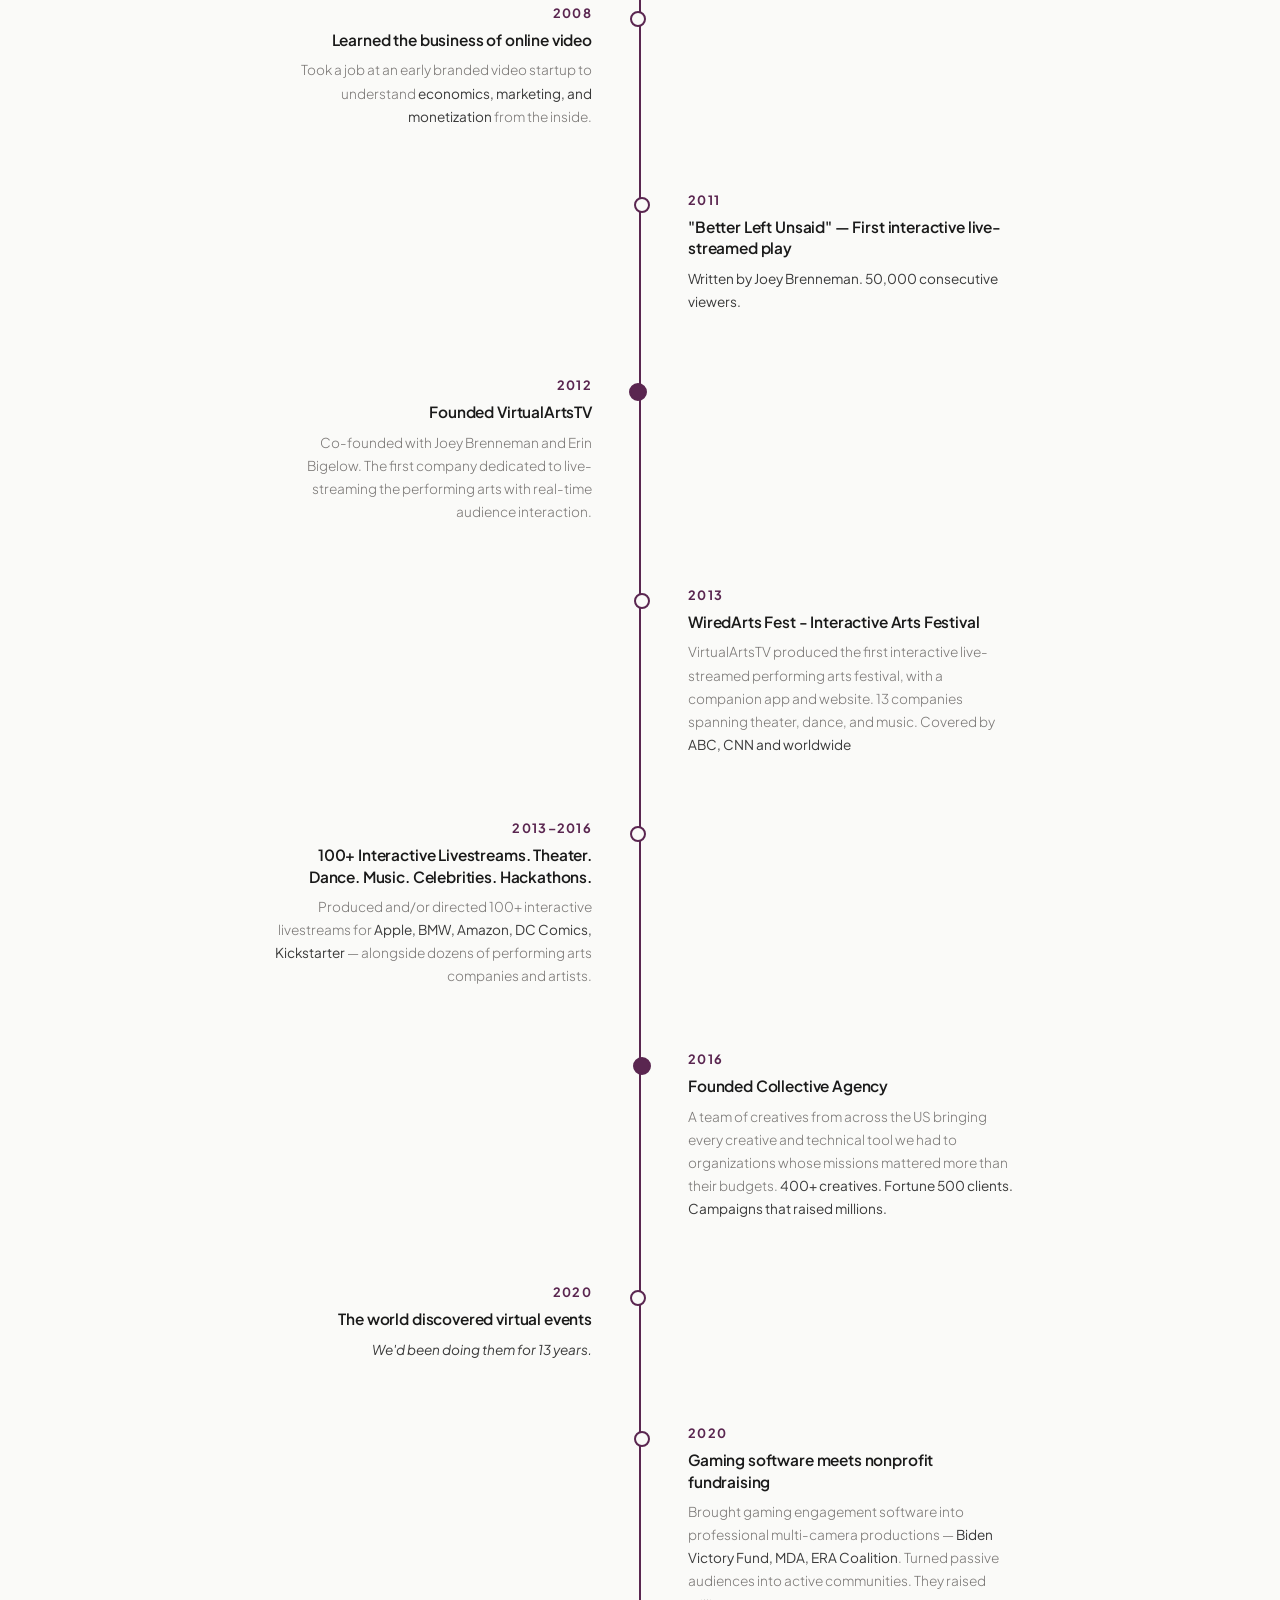
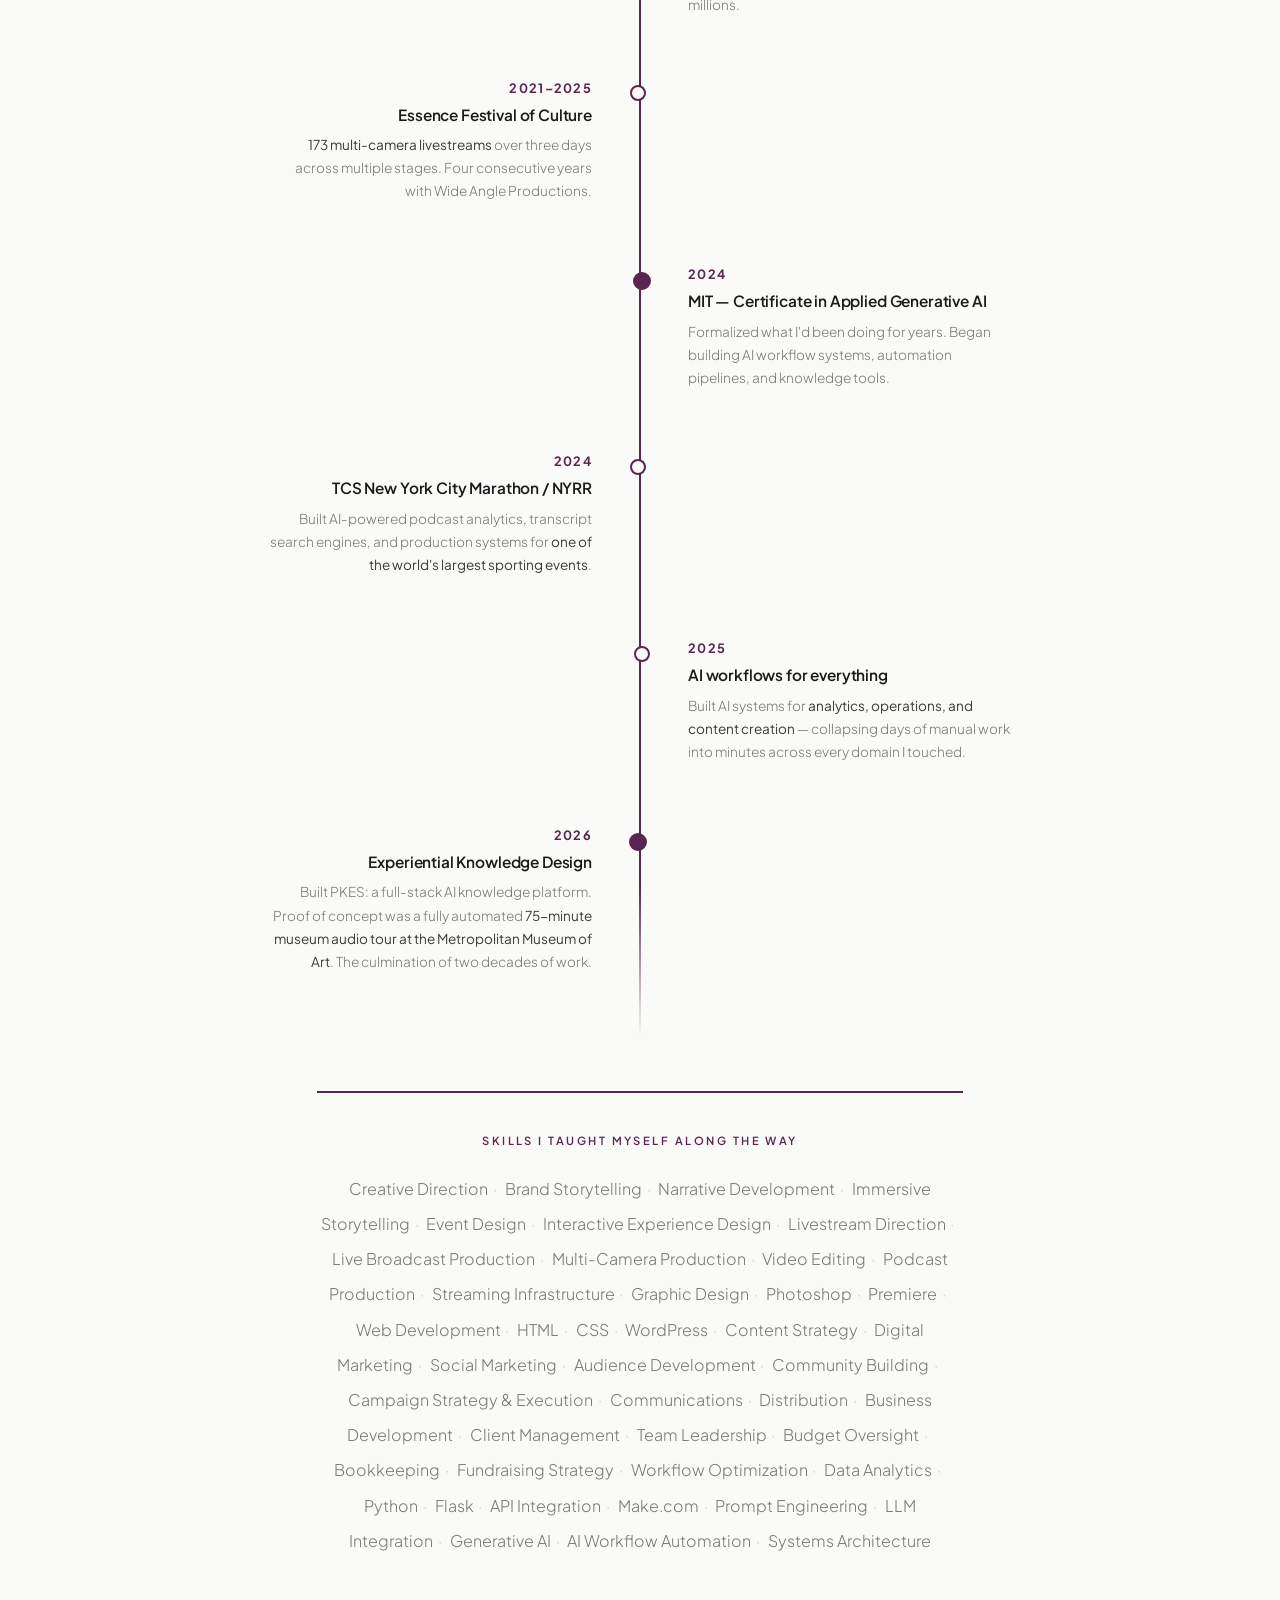
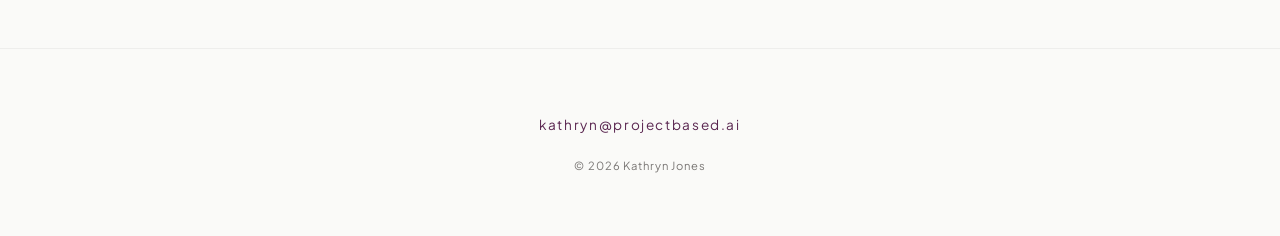
==== commit bfbe7634: "Fix timeline: restore full 100+ Interactive Livestreams headline Co-Authored-By: Claude Opus 4.6 (1M" ====
--- a/index.html
+++ b/index.html
@@ -599,7 +599,7 @@
 
     <div class="tl-entry tl-left">
       <div class="tl-year">2013–2016</div>
-      <div class="tl-headline">100+ interactive livestreams.</div>
+      <div class="tl-headline">100+ Interactive Livestreams. Theater. Dance. Music. Celebrities. Hackathons.</div>
       <div class="tl-desc">Produced and/or directed 100+ interactive livestreams for <span class="highlight">Apple, BMW, Amazon, DC Comics, Kickstarter</span> — alongside dozens of performing arts companies and artists.</div>
     </div>
 
